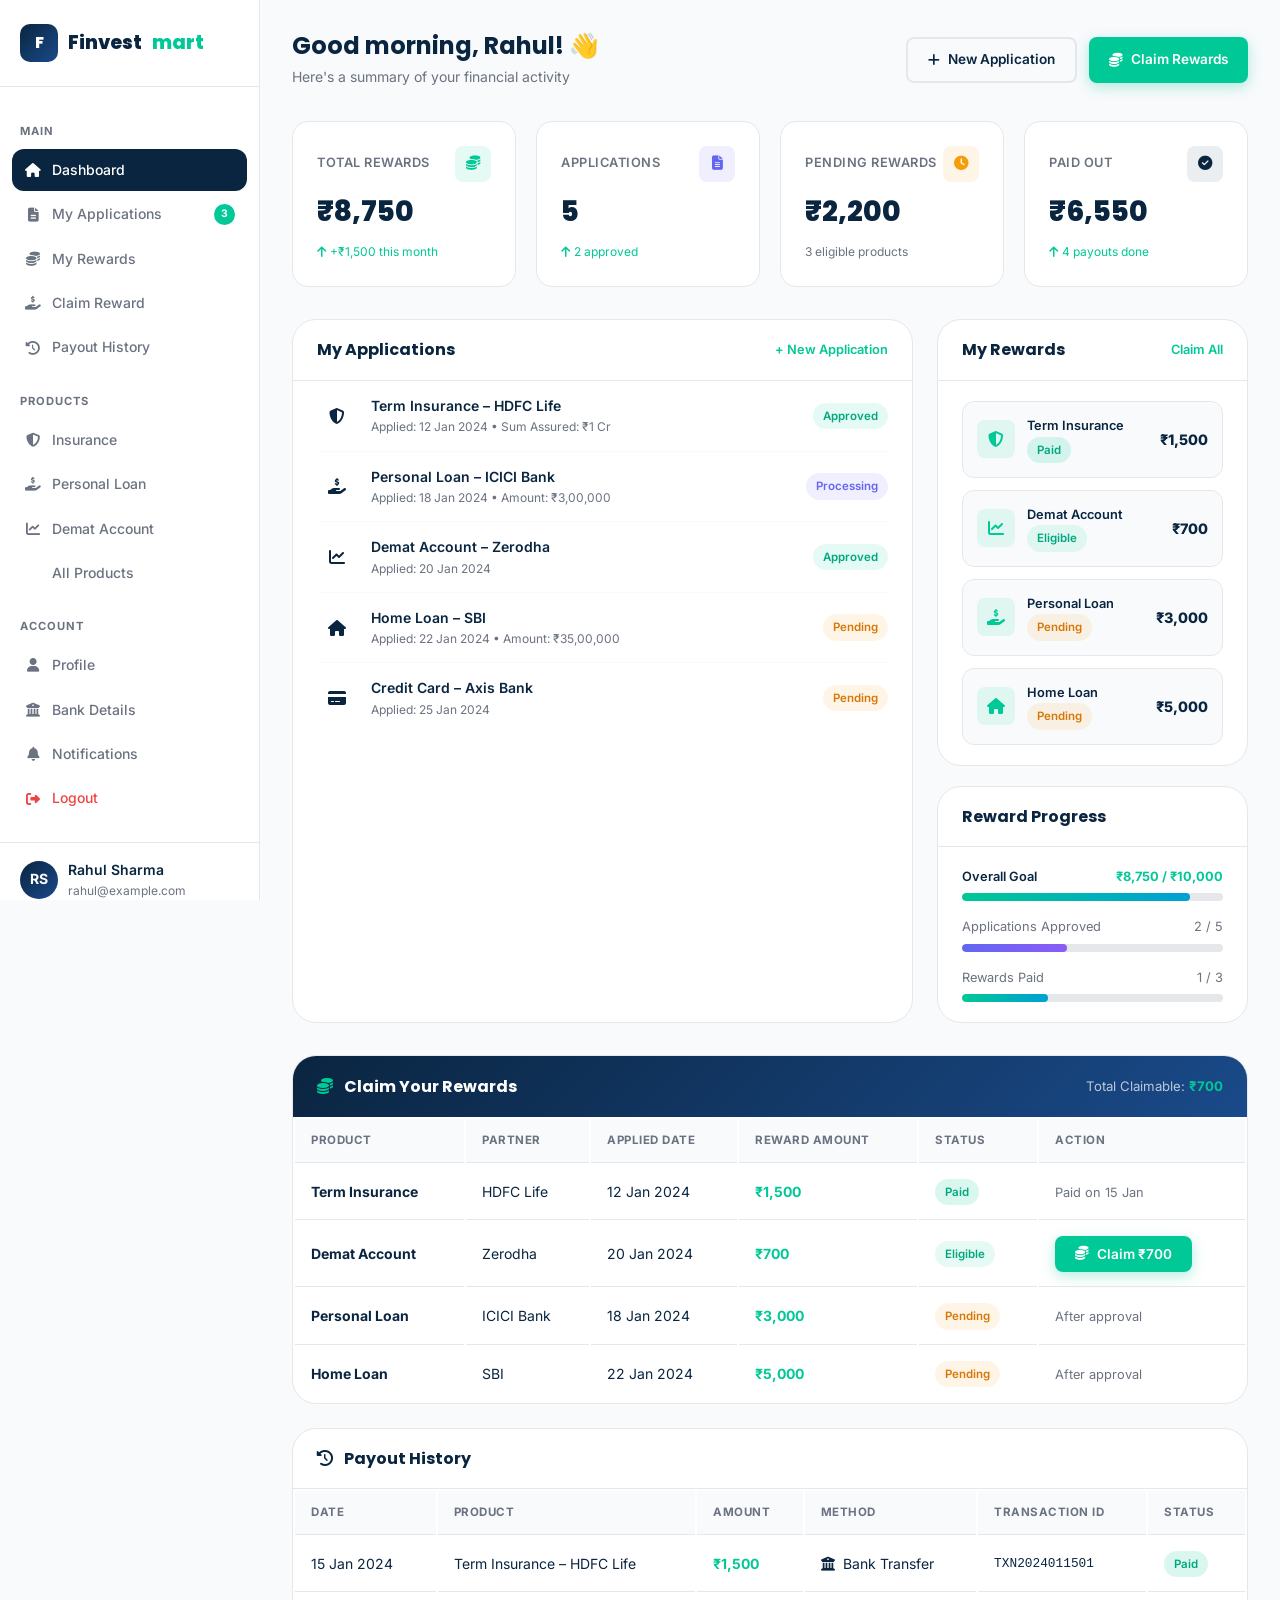
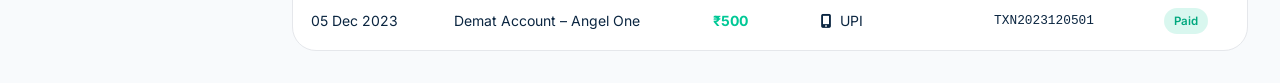
==== dashboard.html @ ec71b77e "Build complete FinvestMart fintech website with reward system - Homepage with hero, products grid, r" ====
<!DOCTYPE html>
<html lang="en">
<head>
  <meta charset="UTF-8" />
  <meta name="viewport" content="width=device-width, initial-scale=1.0" />
  <title>My Dashboard – Finvestmart</title>
  <link rel="stylesheet" href="assets/css/style.css" />
  <link rel="stylesheet" href="https://cdnjs.cloudflare.com/ajax/libs/font-awesome/6.5.0/css/all.min.css" />
  <link href="https://fonts.googleapis.com/css2?family=Inter:wght@300;400;500;600;700;800&family=Poppins:wght@300;400;500;600;700;800&display=swap" rel="stylesheet" />
  <style>
    body { background: var(--light-bg); }
    .reward-claim-card { background:#fff; border-radius:var(--radius-xl); border:1px solid var(--border-color); overflow:hidden; margin-bottom:24px; }
    .reward-claim-card-header { background:linear-gradient(135deg,var(--primary-color),#1a4a8a); padding:20px 24px; display:flex; align-items:center; justify-content:space-between; }
    .reward-claim-card-header h3 { color:#fff; font-size:1rem; }
    .reward-claim-table { width:100%; }
    .reward-claim-table th { padding:12px 16px; background:var(--light-bg); font-size:0.72rem; font-weight:700; text-transform:uppercase; letter-spacing:0.5px; color:var(--secondary-text); border-bottom:1px solid var(--border-color); text-align:left; }
    .reward-claim-table td { padding:14px 16px; font-size:0.875rem; border-bottom:1px solid var(--border-color); }
    .reward-claim-table tr:last-child td { border-bottom:none; }
    .reward-claim-table tr:hover td { background:var(--light-bg); }
  </style>
</head>
<body class="dashboard-page">

  <!-- ======================================================
       SIDEBAR
  ====================================================== -->
  <aside class="sidebar" id="sidebar">
    <div class="sidebar-logo">
      <div class="nav-logo-icon">F</div>
      Finvest<span style="color:var(--accent-color);">mart</span>
    </div>

    <nav class="sidebar-nav">
      <div class="sidebar-section-title">Main</div>
      <a href="dashboard.html" class="sidebar-link active"><i class="fas fa-home"></i> Dashboard</a>
      <a href="#applications" class="sidebar-link" onclick="showSection('applications')"><i class="fas fa-file-alt"></i> My Applications <span class="sidebar-badge">3</span></a>
      <a href="#rewards" class="sidebar-link" onclick="showSection('rewards')"><i class="fas fa-coins"></i> My Rewards</a>
      <a href="#claim" class="sidebar-link" onclick="showSection('claim')"><i class="fas fa-hand-holding-dollar"></i> Claim Reward</a>
      <a href="#payouts" class="sidebar-link" onclick="showSection('payouts')"><i class="fas fa-history"></i> Payout History</a>

      <div class="sidebar-section-title" style="margin-top:24px;">Products</div>
      <a href="products/insurance.html" class="sidebar-link"><i class="fas fa-shield-halved"></i> Insurance</a>
      <a href="products/personal-loan.html" class="sidebar-link"><i class="fas fa-hand-holding-dollar"></i> Personal Loan</a>
      <a href="products/demat.html" class="sidebar-link"><i class="fas fa-chart-line"></i> Demat Account</a>
      <a href="index.html#products" class="sidebar-link"><i class="fas fa-grid-2"></i> All Products</a>

      <div class="sidebar-section-title" style="margin-top:24px;">Account</div>
      <a href="#profile" class="sidebar-link" onclick="showSection('profile')"><i class="fas fa-user"></i> Profile</a>
      <a href="#bank" class="sidebar-link" onclick="showSection('bank')"><i class="fas fa-university"></i> Bank Details</a>
      <a href="#notifications" class="sidebar-link"><i class="fas fa-bell"></i> Notifications</a>
      <a href="api/auth/logout.php" class="sidebar-link" style="color:#EF4444;"><i class="fas fa-sign-out-alt"></i> Logout</a>
    </nav>

    <div class="sidebar-user">
      <div class="sidebar-user-avatar">RS</div>
      <div class="sidebar-user-info">
        <div class="sidebar-user-name">Rahul Sharma</div>
        <div class="sidebar-user-email">rahul@example.com</div>
      </div>
    </div>
  </aside>

  <!-- ======================================================
       MAIN CONTENT
  ====================================================== -->
  <main class="dashboard-main">

    <!-- Top Bar -->
    <div class="dashboard-topbar">
      <div style="display:flex;align-items:center;gap:16px;">
        <button class="sidebar-toggle btn btn-outline btn-sm" style="display:none;" id="sidebarToggle">
          <i class="fas fa-bars"></i>
        </button>
        <div class="dashboard-greeting">
          <h1>Good morning, Rahul! 👋</h1>
          <p>Here's a summary of your financial activity</p>
        </div>
      </div>
      <div class="dashboard-actions">
        <a href="index.html#products" class="btn btn-outline btn-sm"><i class="fas fa-plus"></i> New Application</a>
        <a href="register.html" class="btn btn-accent btn-sm"><i class="fas fa-coins"></i> Claim Rewards</a>
      </div>
    </div>

    <!-- Stats Grid -->
    <div class="stats-grid" id="section-overview">
      <div class="stat-card">
        <div class="stat-card-header">
          <span class="stat-card-label">Total Rewards</span>
          <div class="stat-card-icon" style="background:rgba(0,200,150,0.1);color:var(--accent-color);"><i class="fas fa-coins"></i></div>
        </div>
        <div class="stat-card-value" data-target="8750" data-prefix="₹">₹0</div>
        <div class="stat-card-change positive"><i class="fas fa-arrow-up"></i> +₹1,500 this month</div>
      </div>

      <div class="stat-card">
        <div class="stat-card-header">
          <span class="stat-card-label">Applications</span>
          <div class="stat-card-icon" style="background:rgba(99,102,241,0.1);color:#6366F1;"><i class="fas fa-file-alt"></i></div>
        </div>
        <div class="stat-card-value" data-target="5">0</div>
        <div class="stat-card-change positive"><i class="fas fa-arrow-up"></i> 2 approved</div>
      </div>

      <div class="stat-card">
        <div class="stat-card-header">
          <span class="stat-card-label">Pending Rewards</span>
          <div class="stat-card-icon" style="background:rgba(245,158,11,0.1);color:#F59E0B;"><i class="fas fa-clock"></i></div>
        </div>
        <div class="stat-card-value" data-target="2200" data-prefix="₹">₹0</div>
        <div class="stat-card-change" style="color:var(--secondary-text);">3 eligible products</div>
      </div>

      <div class="stat-card">
        <div class="stat-card-header">
          <span class="stat-card-label">Paid Out</span>
          <div class="stat-card-icon" style="background:rgba(10,37,64,0.08);color:var(--primary-color);"><i class="fas fa-check-circle"></i></div>
        </div>
        <div class="stat-card-value" data-target="6550" data-prefix="₹">₹0</div>
        <div class="stat-card-change positive"><i class="fas fa-arrow-up"></i> 4 payouts done</div>
      </div>
    </div>

    <!-- Applications & Rewards Row -->
    <div class="dashboard-grid">

      <!-- Recent Applications -->
      <div class="dashboard-card" id="section-applications">
        <div class="card-header">
          <h3>My Applications</h3>
          <a href="index.html#products">+ New Application</a>
        </div>
        <div class="card-body" style="padding:0;">
          <div style="padding:0 24px;">
            <div class="application-row">
              <div class="app-icon blue"><i class="fas fa-shield-halved"></i></div>
              <div class="app-info">
                <div class="app-name">Term Insurance – HDFC Life</div>
                <div class="app-date">Applied: 12 Jan 2024 • Sum Assured: ₹1 Cr</div>
              </div>
              <span class="status-badge approved">Approved</span>
            </div>

            <div class="application-row">
              <div class="app-icon green"><i class="fas fa-hand-holding-dollar"></i></div>
              <div class="app-info">
                <div class="app-name">Personal Loan – ICICI Bank</div>
                <div class="app-date">Applied: 18 Jan 2024 • Amount: ₹3,00,000</div>
              </div>
              <span class="status-badge processing">Processing</span>
            </div>

            <div class="application-row">
              <div class="app-icon teal"><i class="fas fa-chart-line"></i></div>
              <div class="app-info">
                <div class="app-name">Demat Account – Zerodha</div>
                <div class="app-date">Applied: 20 Jan 2024</div>
              </div>
              <span class="status-badge approved">Approved</span>
            </div>

            <div class="application-row">
              <div class="app-icon purple"><i class="fas fa-house"></i></div>
              <div class="app-info">
                <div class="app-name">Home Loan – SBI</div>
                <div class="app-date">Applied: 22 Jan 2024 • Amount: ₹35,00,000</div>
              </div>
              <span class="status-badge pending">Pending</span>
            </div>

            <div class="application-row">
              <div class="app-icon red"><i class="fas fa-credit-card"></i></div>
              <div class="app-info">
                <div class="app-name">Credit Card – Axis Bank</div>
                <div class="app-date">Applied: 25 Jan 2024</div>
              </div>
              <span class="status-badge pending">Pending</span>
            </div>
          </div>
        </div>
      </div>

      <!-- Rewards Panel -->
      <div>
        <div class="dashboard-card" id="section-rewards">
          <div class="card-header">
            <h3>My Rewards</h3>
            <a href="#claim" onclick="showSection('claim')">Claim All</a>
          </div>
          <div class="card-body">
            <div class="reward-dashboard-card">

              <div class="reward-dash-item">
                <div class="reward-dash-icon"><i class="fas fa-shield-halved"></i></div>
                <div class="reward-dash-info">
                  <div class="reward-dash-name">Term Insurance</div>
                  <div class="reward-dash-status"><span class="status-badge paid">Paid</span></div>
                </div>
                <div class="reward-dash-amount">₹1,500</div>
              </div>

              <div class="reward-dash-item">
                <div class="reward-dash-icon"><i class="fas fa-chart-line"></i></div>
                <div class="reward-dash-info">
                  <div class="reward-dash-name">Demat Account</div>
                  <div class="reward-dash-status"><span class="status-badge approved">Eligible</span></div>
                </div>
                <div class="reward-dash-amount">₹700</div>
              </div>

              <div class="reward-dash-item">
                <div class="reward-dash-icon"><i class="fas fa-hand-holding-dollar"></i></div>
                <div class="reward-dash-info">
                  <div class="reward-dash-name">Personal Loan</div>
                  <div class="reward-dash-status"><span class="status-badge pending">Pending</span></div>
                </div>
                <div class="reward-dash-amount">₹3,000</div>
              </div>

              <div class="reward-dash-item">
                <div class="reward-dash-icon"><i class="fas fa-house"></i></div>
                <div class="reward-dash-info">
                  <div class="reward-dash-name">Home Loan</div>
                  <div class="reward-dash-status"><span class="status-badge pending">Pending</span></div>
                </div>
                <div class="reward-dash-amount">₹5,000</div>
              </div>

            </div>
          </div>
        </div>

        <!-- Quick Stats -->
        <div class="dashboard-card" style="margin-top:20px;">
          <div class="card-header"><h3>Reward Progress</h3></div>
          <div class="card-body">
            <div style="margin-bottom:16px;">
              <div style="display:flex;justify-content:space-between;margin-bottom:6px;">
                <span style="font-size:0.8rem;font-weight:600;color:var(--primary-color);">Overall Goal</span>
                <span style="font-size:0.8rem;color:var(--accent-color);font-weight:700;">₹8,750 / ₹10,000</span>
              </div>
              <div class="progress-bar"><div class="progress-fill" style="width:87.5%;"></div></div>
            </div>
            <div style="margin-bottom:16px;">
              <div style="display:flex;justify-content:space-between;margin-bottom:6px;">
                <span style="font-size:0.8rem;color:var(--secondary-text);">Applications Approved</span>
                <span style="font-size:0.8rem;color:var(--secondary-text);">2 / 5</span>
              </div>
              <div class="progress-bar"><div class="progress-fill" style="width:40%;background:linear-gradient(90deg,#6366F1,#8B5CF6);"></div></div>
            </div>
            <div>
              <div style="display:flex;justify-content:space-between;margin-bottom:6px;">
                <span style="font-size:0.8rem;color:var(--secondary-text);">Rewards Paid</span>
                <span style="font-size:0.8rem;color:var(--secondary-text);">1 / 3</span>
              </div>
              <div class="progress-bar"><div class="progress-fill" style="width:33%;"></div></div>
            </div>
          </div>
        </div>
      </div>

    </div>

    <!-- ======================================================
         CLAIM REWARD SECTION
    ====================================================== -->
    <div id="section-claim" class="reward-claim-card">
      <div class="reward-claim-card-header">
        <h3><i class="fas fa-coins" style="margin-right:8px;color:var(--accent-color);"></i> Claim Your Rewards</h3>
        <span style="color:rgba(255,255,255,0.7);font-size:0.825rem;">Total Claimable: <strong style="color:var(--accent-color);">₹700</strong></span>
      </div>
      <div style="overflow-x:auto;">
        <table class="reward-claim-table">
          <thead>
            <tr>
              <th>Product</th>
              <th>Partner</th>
              <th>Applied Date</th>
              <th>Reward Amount</th>
              <th>Status</th>
              <th>Action</th>
            </tr>
          </thead>
          <tbody>
            <tr>
              <td><strong>Term Insurance</strong></td>
              <td>HDFC Life</td>
              <td>12 Jan 2024</td>
              <td style="color:var(--accent-color);font-weight:700;">₹1,500</td>
              <td><span class="status-badge paid">Paid</span></td>
              <td><span style="color:var(--secondary-text);font-size:0.8rem;">Paid on 15 Jan</span></td>
            </tr>
            <tr>
              <td><strong>Demat Account</strong></td>
              <td>Zerodha</td>
              <td>20 Jan 2024</td>
              <td style="color:var(--accent-color);font-weight:700;">₹700</td>
              <td><span class="status-badge approved">Eligible</span></td>
              <td>
                <button class="btn btn-accent btn-sm claim-reward-btn" data-reward-id="2">
                  <i class="fas fa-coins"></i> Claim ₹700
                </button>
              </td>
            </tr>
            <tr>
              <td><strong>Personal Loan</strong></td>
              <td>ICICI Bank</td>
              <td>18 Jan 2024</td>
              <td style="color:var(--accent-color);font-weight:700;">₹3,000</td>
              <td><span class="status-badge pending">Pending</span></td>
              <td><span style="color:var(--secondary-text);font-size:0.8rem;">After approval</span></td>
            </tr>
            <tr>
              <td><strong>Home Loan</strong></td>
              <td>SBI</td>
              <td>22 Jan 2024</td>
              <td style="color:var(--accent-color);font-weight:700;">₹5,000</td>
              <td><span class="status-badge pending">Pending</span></td>
              <td><span style="color:var(--secondary-text);font-size:0.8rem;">After approval</span></td>
            </tr>
          </tbody>
        </table>
      </div>
    </div>

    <!-- ======================================================
         PAYOUT HISTORY
    ====================================================== -->
    <div class="dashboard-card" id="section-payouts">
      <div class="card-header">
        <h3><i class="fas fa-history" style="margin-right:8px;"></i> Payout History</h3>
      </div>
      <div style="overflow-x:auto;">
        <table class="reward-claim-table">
          <thead>
            <tr>
              <th>Date</th>
              <th>Product</th>
              <th>Amount</th>
              <th>Method</th>
              <th>Transaction ID</th>
              <th>Status</th>
            </tr>
          </thead>
          <tbody>
            <tr>
              <td>15 Jan 2024</td>
              <td>Term Insurance – HDFC Life</td>
              <td style="color:var(--accent-color);font-weight:700;">₹1,500</td>
              <td><i class="fas fa-university" style="margin-right:4px;"></i> Bank Transfer</td>
              <td style="font-family:monospace;font-size:0.8rem;">TXN2024011501</td>
              <td><span class="status-badge paid">Paid</span></td>
            </tr>
            <tr>
              <td>05 Dec 2023</td>
              <td>Demat Account – Angel One</td>
              <td style="color:var(--accent-color);font-weight:700;">₹500</td>
              <td><i class="fas fa-mobile-alt" style="margin-right:4px;"></i> UPI</td>
              <td style="font-family:monospace;font-size:0.8rem;">TXN2023120501</td>
              <td><span class="status-badge paid">Paid</span></td>
            </tr>
          </tbody>
        </table>
      </div>
    </div>

    <!-- ======================================================
         PROFILE SECTION
    ====================================================== -->
    <div class="dashboard-card" id="section-profile" style="display:none;">
      <div class="card-header"><h3>My Profile</h3></div>
      <div class="card-body">
        <form style="max-width:600px;">
          <div class="form-row">
            <div class="form-group">
              <label class="form-label">First Name</label>
              <input type="text" class="form-input" value="Rahul" />
            </div>
            <div class="form-group">
              <label class="form-label">Last Name</label>
              <input type="text" class="form-input" value="Sharma" />
            </div>
          </div>
          <div class="form-group">
            <label class="form-label">Email</label>
            <input type="email" class="form-input" value="rahul@example.com" />
          </div>
          <div class="form-group">
            <label class="form-label">Mobile</label>
            <input type="tel" class="form-input" value="9876543210" />
          </div>
          <div class="form-group">
            <label class="form-label">PAN Number</label>
            <input type="text" class="form-input" placeholder="ABCDE1234F" />
          </div>
          <div class="form-group">
            <label class="form-label">City</label>
            <input type="text" class="form-input" value="Bangalore" />
          </div>
          <button type="submit" class="btn btn-primary">Save Changes</button>
        </form>
      </div>
    </div>

    <!-- Bank Details Section -->
    <div class="dashboard-card" id="section-bank" style="display:none;">
      <div class="card-header"><h3>Bank & UPI Details</h3></div>
      <div class="card-body">
        <form style="max-width:600px;">
          <div class="form-group">
            <label class="form-label">Account Holder Name</label>
            <input type="text" class="form-input" placeholder="As per bank records" />
          </div>
          <div class="form-group">
            <label class="form-label">Bank Name</label>
            <select class="form-input form-select">
              <option>Select Bank</option>
              <option>HDFC Bank</option><option>ICICI Bank</option><option>SBI</option>
              <option>Axis Bank</option><option>Kotak Mahindra</option><option>Other</option>
            </select>
          </div>
          <div class="form-group">
            <label class="form-label">Account Number</label>
            <input type="text" class="form-input" placeholder="Account number" />
          </div>
          <div class="form-group">
            <label class="form-label">IFSC Code</label>
            <input type="text" class="form-input" placeholder="e.g. HDFC0001234" />
          </div>
          <div class="form-divider"><span>or add UPI</span></div>
          <div class="form-group">
            <label class="form-label">UPI ID</label>
            <input type="text" class="form-input" placeholder="yourname@upi" />
          </div>
          <button type="submit" class="btn btn-primary">Save Bank Details</button>
        </form>
      </div>
    </div>

  </main>

  <script src="assets/js/main.js"></script>
  <script>
    // Show/hide sections
    function showSection(name) {
      const sections = ['overview', 'applications', 'rewards', 'claim', 'payouts', 'profile', 'bank'];
      sections.forEach(s => {
        const el = document.getElementById('section-' + s);
        if (el) el.style.display = s === name ? '' : (s === 'overview' ? (name === 'overview' ? '' : 'none') : 'none');
      });
      // Update active sidebar
      document.querySelectorAll('.sidebar-link').forEach(l => l.classList.remove('active'));
      const activeLink = document.querySelector(`.sidebar-link[onclick*="${name}"]`);
      if (activeLink) activeLink.classList.add('active');
    }

    // Mobile sidebar toggle
    const sidebarToggle = document.getElementById('sidebarToggle');
    const sidebar = document.getElementById('sidebar');
    if (sidebarToggle) {
      sidebarToggle.style.display = 'flex';
      sidebarToggle.addEventListener('click', () => sidebar.classList.toggle('open'));
    }

    // Responsive
    function checkMobile() {
      const toggle = document.getElementById('sidebarToggle');
      if (window.innerWidth <= 768) {
        if (toggle) toggle.style.display = 'flex';
      } else {
        if (toggle) toggle.style.display = 'none';
        if (sidebar) sidebar.classList.remove('open');
      }
    }
    window.addEventListener('resize', checkMobile);
    checkMobile();
  </script>
</body>
</html>
---- assets/css/style.css ----
/* ============================================================
   FINVESTMART - MAIN STYLESHEET
   Professional Fintech Platform
   ============================================================ */

/* Google Fonts */
@import url('https://fonts.googleapis.com/css2?family=Inter:wght@300;400;500;600;700;800&family=Poppins:wght@300;400;500;600;700;800&display=swap');

/* ============================================================
   CSS VARIABLES
   ============================================================ */
:root {
  --primary-bg: #FFFFFF;
  --primary-color: #0A2540;
  --accent-color: #00C896;
  --accent-hover: #00a87e;
  --secondary-text: #6B7280;
  --light-bg: #F8FAFC;
  --border-color: #E5E7EB;
  --shadow-sm: 0 1px 3px rgba(10, 37, 64, 0.08);
  --shadow-md: 0 4px 16px rgba(10, 37, 64, 0.10);
  --shadow-lg: 0 8px 32px rgba(10, 37, 64, 0.14);
  --shadow-xl: 0 16px 48px rgba(10, 37, 64, 0.18);
  --radius-sm: 8px;
  --radius-md: 12px;
  --radius-lg: 16px;
  --radius-xl: 24px;
  --transition: all 0.3s cubic-bezier(0.4, 0, 0.2, 1);
  --font-main: 'Inter', 'Poppins', -apple-system, sans-serif;
}

/* ============================================================
   RESET & BASE
   ============================================================ */
*, *::before, *::after { box-sizing: border-box; margin: 0; padding: 0; }
html { scroll-behavior: smooth; font-size: 16px; }
body {
  font-family: var(--font-main);
  background: var(--primary-bg);
  color: var(--primary-color);
  line-height: 1.6;
  -webkit-font-smoothing: antialiased;
  overflow-x: hidden;
}
a { text-decoration: none; color: inherit; }
ul { list-style: none; }
img { max-width: 100%; height: auto; display: block; }
button { cursor: pointer; font-family: inherit; border: none; outline: none; }
input, select, textarea { font-family: inherit; outline: none; }

/* ============================================================
   TYPOGRAPHY
   ============================================================ */
h1, h2, h3, h4, h5, h6 { font-family: 'Poppins', sans-serif; font-weight: 700; line-height: 1.2; color: var(--primary-color); }
h1 { font-size: clamp(2rem, 5vw, 3.5rem); }
h2 { font-size: clamp(1.75rem, 4vw, 2.75rem); }
h3 { font-size: clamp(1.25rem, 3vw, 1.75rem); }
h4 { font-size: 1.25rem; }
p { color: var(--secondary-text); font-size: 1rem; line-height: 1.7; }

/* ============================================================
   UTILITIES
   ============================================================ */
.container { max-width: 1200px; margin: 0 auto; padding: 0 24px; }
.section-padding { padding: 96px 0; }
.text-center { text-align: center; }
.text-white { color: #fff !important; }
.fw-700 { font-weight: 700; }
.mt-8 { margin-top: 8px; }
.mt-16 { margin-top: 16px; }
.mt-24 { margin-top: 24px; }
.mt-32 { margin-top: 32px; }
.mt-48 { margin-top: 48px; }
.mb-8 { margin-bottom: 8px; }
.mb-16 { margin-bottom: 16px; }
.mb-24 { margin-bottom: 24px; }
.mb-48 { margin-bottom: 48px; }

.section-tag {
  display: inline-block;
  background: rgba(0, 200, 150, 0.1);
  color: var(--accent-color);
  font-size: 0.8rem;
  font-weight: 600;
  letter-spacing: 1.5px;
  text-transform: uppercase;
  padding: 6px 16px;
  border-radius: 100px;
  margin-bottom: 16px;
}

.section-title {
  font-size: clamp(1.75rem, 4vw, 2.5rem);
  color: var(--primary-color);
  margin-bottom: 16px;
}

.section-subtitle {
  font-size: 1.05rem;
  color: var(--secondary-text);
  max-width: 560px;
  margin: 0 auto 56px;
}

/* ============================================================
   BUTTONS
   ============================================================ */
.btn {
  display: inline-flex;
  align-items: center;
  gap: 8px;
  padding: 14px 32px;
  font-size: 0.95rem;
  font-weight: 600;
  border-radius: var(--radius-md);
  transition: var(--transition);
  cursor: pointer;
  border: none;
  text-decoration: none;
}

.btn-primary {
  background: var(--primary-color);
  color: #fff;
  box-shadow: 0 4px 14px rgba(10, 37, 64, 0.25);
}
.btn-primary:hover {
  background: #0d3060;
  transform: translateY(-2px);
  box-shadow: 0 8px 24px rgba(10, 37, 64, 0.35);
}

.btn-accent {
  background: var(--accent-color);
  color: #fff;
  box-shadow: 0 4px 14px rgba(0, 200, 150, 0.3);
}
.btn-accent:hover {
  background: var(--accent-hover);
  transform: translateY(-2px);
  box-shadow: 0 8px 24px rgba(0, 200, 150, 0.4);
}

.btn-outline {
  background: transparent;
  color: var(--primary-color);
  border: 2px solid var(--border-color);
}
.btn-outline:hover {
  border-color: var(--primary-color);
  background: var(--light-bg);
  transform: translateY(-2px);
}

.btn-outline-white {
  background: transparent;
  color: #fff;
  border: 2px solid rgba(255,255,255,0.4);
}
.btn-outline-white:hover {
  background: rgba(255,255,255,0.1);
  border-color: #fff;
}

.btn-lg { padding: 18px 40px; font-size: 1.05rem; border-radius: var(--radius-lg); }
.btn-sm { padding: 10px 20px; font-size: 0.85rem; border-radius: var(--radius-sm); }
.btn-full { width: 100%; justify-content: center; }

/* ============================================================
   NAVBAR
   ============================================================ */
.navbar {
  position: fixed;
  top: 0;
  left: 0;
  right: 0;
  z-index: 1000;
  background: rgba(255, 255, 255, 0.95);
  backdrop-filter: blur(16px);
  -webkit-backdrop-filter: blur(16px);
  border-bottom: 1px solid var(--border-color);
  transition: var(--transition);
}

.navbar.scrolled {
  box-shadow: var(--shadow-md);
}

.nav-inner {
  display: flex;
  align-items: center;
  justify-content: space-between;
  height: 72px;
}

.nav-logo {
  display: flex;
  align-items: center;
  gap: 10px;
  font-family: 'Poppins', sans-serif;
  font-weight: 800;
  font-size: 1.4rem;
  color: var(--primary-color);
}

.nav-logo-icon {
  width: 38px;
  height: 38px;
  background: linear-gradient(135deg, var(--primary-color), #1a4a8a);
  border-radius: 10px;
  display: flex;
  align-items: center;
  justify-content: center;
  color: #fff;
  font-size: 1rem;
  font-weight: 800;
}

.nav-logo span { color: var(--accent-color); }

.nav-links {
  display: flex;
  align-items: center;
  gap: 8px;
}

.nav-links a {
  padding: 8px 16px;
  font-size: 0.9rem;
  font-weight: 500;
  color: var(--secondary-text);
  border-radius: var(--radius-sm);
  transition: var(--transition);
  position: relative;
}

.nav-links a:hover, .nav-links a.active {
  color: var(--primary-color);
  background: var(--light-bg);
}

.nav-dropdown {
  position: relative;
}

.nav-dropdown-menu {
  display: none;
  position: absolute;
  top: calc(100% + 8px);
  left: 50%;
  transform: translateX(-50%);
  background: #fff;
  border-radius: var(--radius-lg);
  box-shadow: var(--shadow-xl);
  border: 1px solid var(--border-color);
  padding: 12px;
  min-width: 220px;
  z-index: 100;
}

.nav-dropdown:hover .nav-dropdown-menu { display: block; }

.nav-dropdown-menu a {
  display: flex;
  align-items: center;
  gap: 10px;
  padding: 10px 14px;
  border-radius: var(--radius-sm);
  font-size: 0.875rem;
  color: var(--secondary-text);
  transition: var(--transition);
}

.nav-dropdown-menu a:hover {
  background: var(--light-bg);
  color: var(--primary-color);
}

.nav-dropdown-menu a i { width: 18px; color: var(--accent-color); }

.nav-actions {
  display: flex;
  align-items: center;
  gap: 12px;
}

.nav-actions .btn-login {
  padding: 10px 20px;
  font-size: 0.875rem;
  font-weight: 600;
  color: var(--primary-color);
  border-radius: var(--radius-md);
  transition: var(--transition);
  background: transparent;
}

.nav-actions .btn-login:hover { background: var(--light-bg); }

.hamburger {
  display: none;
  flex-direction: column;
  gap: 5px;
  background: none;
  padding: 6px;
  border-radius: var(--radius-sm);
}

.hamburger span {
  width: 24px;
  height: 2px;
  background: var(--primary-color);
  border-radius: 2px;
  transition: var(--transition);
  display: block;
}

/* ============================================================
   HERO SECTION
   ============================================================ */
.hero {
  padding-top: 144px;
  padding-bottom: 96px;
  background: linear-gradient(160deg, #FFFFFF 0%, #F0F9FF 50%, #E8FFF7 100%);
  position: relative;
  overflow: hidden;
}

.hero::before {
  content: '';
  position: absolute;
  top: -200px;
  right: -200px;
  width: 600px;
  height: 600px;
  background: radial-gradient(circle, rgba(0,200,150,0.06) 0%, transparent 70%);
  border-radius: 50%;
}

.hero::after {
  content: '';
  position: absolute;
  bottom: -100px;
  left: -100px;
  width: 400px;
  height: 400px;
  background: radial-gradient(circle, rgba(10,37,64,0.04) 0%, transparent 70%);
  border-radius: 50%;
}

.hero-inner {
  display: grid;
  grid-template-columns: 1fr 1fr;
  gap: 64px;
  align-items: center;
  position: relative;
  z-index: 1;
}

.hero-badge {
  display: inline-flex;
  align-items: center;
  gap: 8px;
  background: rgba(0, 200, 150, 0.1);
  border: 1px solid rgba(0, 200, 150, 0.2);
  color: #00a87e;
  font-size: 0.825rem;
  font-weight: 600;
  padding: 6px 14px;
  border-radius: 100px;
  margin-bottom: 24px;
}

.hero-badge i { font-size: 0.75rem; }

.hero-title {
  font-size: clamp(2.25rem, 5vw, 3.25rem);
  font-weight: 800;
  line-height: 1.15;
  color: var(--primary-color);
  margin-bottom: 20px;
}

.hero-title .highlight {
  color: var(--accent-color);
  position: relative;
}

.hero-subtitle {
  font-size: 1.1rem;
  color: var(--secondary-text);
  line-height: 1.8;
  margin-bottom: 40px;
  max-width: 480px;
}

.hero-cta {
  display: flex;
  gap: 16px;
  flex-wrap: wrap;
  margin-bottom: 48px;
}

.hero-stats {
  display: flex;
  gap: 32px;
  flex-wrap: wrap;
}

.hero-stat {
  display: flex;
  flex-direction: column;
  gap: 2px;
}

.hero-stat-value {
  font-size: 1.5rem;
  font-weight: 800;
  color: var(--primary-color);
  font-family: 'Poppins', sans-serif;
}

.hero-stat-label {
  font-size: 0.8rem;
  color: var(--secondary-text);
  font-weight: 500;
}

/* Hero Visual */
.hero-visual {
  position: relative;
}

.hero-dashboard {
  background: #fff;
  border-radius: var(--radius-xl);
  padding: 28px;
  box-shadow: var(--shadow-xl);
  border: 1px solid var(--border-color);
  position: relative;
}

.dashboard-header {
  display: flex;
  align-items: center;
  justify-content: space-between;
  margin-bottom: 24px;
}

.dashboard-title {
  font-size: 0.875rem;
  font-weight: 600;
  color: var(--secondary-text);
}

.dashboard-dots { display: flex; gap: 6px; }
.dashboard-dots span {
  width: 10px; height: 10px; border-radius: 50%;
}
.dashboard-dots span:nth-child(1) { background: #FF5F57; }
.dashboard-dots span:nth-child(2) { background: #FEBC2E; }
.dashboard-dots span:nth-child(3) { background: #28C840; }

.dashboard-balance {
  background: linear-gradient(135deg, var(--primary-color), #1a4a8a);
  border-radius: var(--radius-lg);
  padding: 20px;
  color: #fff;
  margin-bottom: 16px;
}

.balance-label { font-size: 0.75rem; opacity: 0.7; margin-bottom: 4px; }
.balance-value { font-size: 1.75rem; font-weight: 800; font-family: 'Poppins', sans-serif; }
.balance-change { font-size: 0.75rem; color: var(--accent-color); margin-top: 4px; }

.dashboard-rewards-mini {
  display: grid;
  grid-template-columns: 1fr 1fr;
  gap: 12px;
  margin-bottom: 16px;
}

.reward-mini-card {
  background: var(--light-bg);
  border-radius: var(--radius-md);
  padding: 14px;
  border: 1px solid var(--border-color);
}

.reward-mini-label { font-size: 0.7rem; color: var(--secondary-text); margin-bottom: 4px; }
.reward-mini-value { font-size: 1rem; font-weight: 700; color: var(--primary-color); }
.reward-mini-badge {
  display: inline-block;
  background: rgba(0,200,150,0.1);
  color: var(--accent-color);
  font-size: 0.65rem;
  font-weight: 600;
  padding: 2px 8px;
  border-radius: 100px;
  margin-top: 4px;
}

.dashboard-activity {
  display: flex;
  flex-direction: column;
  gap: 8px;
}

.activity-item {
  display: flex;
  align-items: center;
  gap: 12px;
  padding: 10px;
  border-radius: var(--radius-sm);
  background: var(--light-bg);
}

.activity-icon {
  width: 32px;
  height: 32px;
  border-radius: var(--radius-sm);
  display: flex;
  align-items: center;
  justify-content: center;
  font-size: 0.75rem;
  flex-shrink: 0;
}

.activity-icon.green { background: rgba(0,200,150,0.15); color: var(--accent-color); }
.activity-icon.blue { background: rgba(10,37,64,0.1); color: var(--primary-color); }
.activity-icon.orange { background: rgba(255,150,0,0.1); color: #ff9600; }

.activity-info { flex: 1; }
.activity-name { font-size: 0.75rem; font-weight: 600; color: var(--primary-color); }
.activity-status { font-size: 0.65rem; color: var(--secondary-text); }
.activity-amount { font-size: 0.8rem; font-weight: 700; color: var(--accent-color); }

/* Floating cards on hero */
.hero-float-card {
  position: absolute;
  background: #fff;
  border-radius: var(--radius-lg);
  padding: 14px 18px;
  box-shadow: var(--shadow-lg);
  border: 1px solid var(--border-color);
  display: flex;
  align-items: center;
  gap: 10px;
}

.hero-float-card.card-1 { top: -20px; left: -40px; }
.hero-float-card.card-2 { bottom: 20px; right: -40px; }

.float-card-icon {
  width: 36px;
  height: 36px;
  border-radius: 10px;
  display: flex;
  align-items: center;
  justify-content: center;
  font-size: 1rem;
}

.float-card-icon.green { background: rgba(0,200,150,0.1); color: var(--accent-color); }
.float-card-icon.blue { background: rgba(10,37,64,0.1); color: var(--primary-color); }

.float-card-text { display: flex; flex-direction: column; }
.float-card-value { font-size: 0.875rem; font-weight: 700; color: var(--primary-color); }
.float-card-label { font-size: 0.7rem; color: var(--secondary-text); }

/* ============================================================
   TRUST SECTION
   ============================================================ */
.trust-section {
  padding: 48px 0;
  background: var(--light-bg);
  border-top: 1px solid var(--border-color);
  border-bottom: 1px solid var(--border-color);
}

.trust-text {
  text-align: center;
  font-size: 0.85rem;
  color: var(--secondary-text);
  font-weight: 500;
  letter-spacing: 0.5px;
  margin-bottom: 32px;
  text-transform: uppercase;
}

.trust-logos {
  display: flex;
  align-items: center;
  justify-content: center;
  gap: 40px;
  flex-wrap: wrap;
}

.trust-logo {
  display: flex;
  align-items: center;
  gap: 8px;
  font-weight: 700;
  font-size: 0.9rem;
  color: #9CA3AF;
  transition: var(--transition);
  padding: 8px 16px;
  border-radius: var(--radius-sm);
}

.trust-logo:hover { color: var(--primary-color); }

.trust-logo i { font-size: 1.1rem; }

/* ============================================================
   PRODUCTS SECTION
   ============================================================ */
.products-grid {
  display: grid;
  grid-template-columns: repeat(auto-fit, minmax(280px, 1fr));
  gap: 24px;
  margin-top: 16px;
}

.product-card {
  background: #fff;
  border-radius: var(--radius-xl);
  padding: 28px;
  border: 1px solid var(--border-color);
  transition: var(--transition);
  cursor: pointer;
  position: relative;
  overflow: hidden;
}

.product-card::before {
  content: '';
  position: absolute;
  top: 0; left: 0; right: 0;
  height: 3px;
  background: linear-gradient(90deg, var(--accent-color), #00a0d4);
  transform: scaleX(0);
  transform-origin: left;
  transition: var(--transition);
}

.product-card:hover {
  transform: translateY(-4px);
  box-shadow: var(--shadow-xl);
  border-color: transparent;
}

.product-card:hover::before { transform: scaleX(1); }

.product-icon {
  width: 56px;
  height: 56px;
  border-radius: var(--radius-lg);
  display: flex;
  align-items: center;
  justify-content: center;
  font-size: 1.4rem;
  margin-bottom: 20px;
}

.product-icon.blue { background: rgba(10,37,64,0.08); color: var(--primary-color); }
.product-icon.green { background: rgba(0,200,150,0.1); color: var(--accent-color); }
.product-icon.purple { background: rgba(139,92,246,0.1); color: #8B5CF6; }
.product-icon.orange { background: rgba(245,158,11,0.1); color: #F59E0B; }
.product-icon.red { background: rgba(239,68,68,0.1); color: #EF4444; }
.product-icon.teal { background: rgba(20,184,166,0.1); color: #14B8A6; }
.product-icon.indigo { background: rgba(99,102,241,0.1); color: #6366F1; }

.product-title {
  font-size: 1.1rem;
  font-weight: 700;
  margin-bottom: 8px;
  color: var(--primary-color);
}

.product-desc {
  font-size: 0.875rem;
  color: var(--secondary-text);
  line-height: 1.6;
  margin-bottom: 16px;
}

.product-reward {
  display: inline-flex;
  align-items: center;
  gap: 6px;
  background: rgba(0,200,150,0.1);
  color: #00a87e;
  font-size: 0.8rem;
  font-weight: 700;
  padding: 6px 14px;
  border-radius: 100px;
  margin-bottom: 20px;
}

.product-reward i { font-size: 0.7rem; }

.product-link {
  display: flex;
  align-items: center;
  gap: 6px;
  font-size: 0.875rem;
  font-weight: 600;
  color: var(--primary-color);
  transition: var(--transition);
}

.product-link:hover { gap: 10px; color: var(--accent-color); }
.product-link i { font-size: 0.75rem; }

/* ============================================================
   REWARDS SECTION
   ============================================================ */
.rewards-section {
  background: linear-gradient(135deg, var(--primary-color) 0%, #1a4a8a 100%);
  position: relative;
  overflow: hidden;
}

.rewards-section::before {
  content: '';
  position: absolute;
  top: -100px; right: -100px;
  width: 400px; height: 400px;
  background: rgba(0,200,150,0.08);
  border-radius: 50%;
}

.rewards-section::after {
  content: '';
  position: absolute;
  bottom: -80px; left: -80px;
  width: 300px; height: 300px;
  background: rgba(255,255,255,0.03);
  border-radius: 50%;
}

.rewards-inner {
  display: grid;
  grid-template-columns: 1fr 1fr;
  gap: 64px;
  align-items: center;
  position: relative;
  z-index: 1;
}

.rewards-content .section-tag { background: rgba(0,200,150,0.2); color: #00ffbb; }
.rewards-content .section-title { color: #fff; }
.rewards-content p { color: rgba(255,255,255,0.7); }

.rewards-list { margin: 32px 0; display: flex; flex-direction: column; gap: 16px; }

.reward-item {
  display: flex;
  align-items: center;
  gap: 16px;
  background: rgba(255,255,255,0.07);
  border: 1px solid rgba(255,255,255,0.1);
  backdrop-filter: blur(10px);
  border-radius: var(--radius-lg);
  padding: 18px 22px;
  transition: var(--transition);
}

.reward-item:hover {
  background: rgba(255,255,255,0.12);
  transform: translateX(4px);
}

.reward-item-icon {
  width: 46px; height: 46px;
  background: rgba(0,200,150,0.2);
  border-radius: var(--radius-md);
  display: flex;
  align-items: center;
  justify-content: center;
  color: var(--accent-color);
  font-size: 1.1rem;
  flex-shrink: 0;
}

.reward-item-info { flex: 1; }
.reward-item-product { font-size: 0.875rem; font-weight: 600; color: #fff; }
.reward-item-desc { font-size: 0.775rem; color: rgba(255,255,255,0.6); }
.reward-item-amount { font-size: 1.1rem; font-weight: 800; color: var(--accent-color); white-space: nowrap; font-family: 'Poppins', sans-serif; }

.rewards-visual {
  display: grid;
  grid-template-columns: 1fr 1fr;
  gap: 16px;
}

.reward-big-card {
  grid-column: span 2;
  background: rgba(255,255,255,0.07);
  border: 1px solid rgba(255,255,255,0.12);
  border-radius: var(--radius-xl);
  padding: 28px;
  backdrop-filter: blur(10px);
  text-align: center;
}

.reward-big-label { font-size: 0.8rem; color: rgba(255,255,255,0.6); margin-bottom: 8px; }
.reward-big-amount { font-size: 2.5rem; font-weight: 800; color: var(--accent-color); font-family: 'Poppins', sans-serif; }
.reward-big-sub { font-size: 0.75rem; color: rgba(255,255,255,0.5); margin-top: 4px; }

.reward-small-card {
  background: rgba(255,255,255,0.07);
  border: 1px solid rgba(255,255,255,0.1);
  border-radius: var(--radius-lg);
  padding: 20px;
  backdrop-filter: blur(10px);
  text-align: center;
}

.reward-small-label { font-size: 0.7rem; color: rgba(255,255,255,0.6); margin-bottom: 6px; }
.reward-small-amount { font-size: 1.4rem; font-weight: 800; color: #fff; font-family: 'Poppins', sans-serif; }
.reward-small-type { font-size: 0.7rem; color: var(--accent-color); margin-top: 4px; font-weight: 600; }

/* ============================================================
   HOW IT WORKS
   ============================================================ */
.steps-grid {
  display: grid;
  grid-template-columns: repeat(3, 1fr);
  gap: 32px;
  position: relative;
  margin-top: 16px;
}

.steps-grid::before {
  content: '';
  position: absolute;
  top: 36px;
  left: calc(33.33% - 24px);
  right: calc(33.33% - 24px);
  height: 2px;
  background: linear-gradient(90deg, var(--accent-color), var(--primary-color));
  z-index: 0;
}

.step-card {
  text-align: center;
  position: relative;
  z-index: 1;
}

.step-number {
  width: 72px; height: 72px;
  background: linear-gradient(135deg, var(--primary-color), #1a4a8a);
  border-radius: 50%;
  display: flex;
  align-items: center;
  justify-content: center;
  font-size: 1.4rem;
  font-weight: 800;
  color: #fff;
  margin: 0 auto 24px;
  font-family: 'Poppins', sans-serif;
  box-shadow: 0 8px 24px rgba(10,37,64,0.2);
  position: relative;
}

.step-number::after {
  content: '';
  position: absolute;
  inset: -4px;
  border-radius: 50%;
  border: 2px dashed rgba(0,200,150,0.3);
}

.step-icon {
  font-size: 1.5rem;
  margin-bottom: 16px;
  color: var(--accent-color);
}

.step-title { font-size: 1.1rem; font-weight: 700; margin-bottom: 8px; }
.step-desc { font-size: 0.875rem; color: var(--secondary-text); line-height: 1.6; }

/* ============================================================
   TESTIMONIALS
   ============================================================ */
.testimonials-grid {
  display: grid;
  grid-template-columns: repeat(auto-fit, minmax(300px, 1fr));
  gap: 24px;
  margin-top: 16px;
}

.testimonial-card {
  background: #fff;
  border-radius: var(--radius-xl);
  padding: 28px;
  border: 1px solid var(--border-color);
  transition: var(--transition);
  box-shadow: var(--shadow-sm);
}

.testimonial-card:hover {
  transform: translateY(-4px);
  box-shadow: var(--shadow-lg);
}

.testimonial-stars {
  display: flex;
  gap: 4px;
  margin-bottom: 16px;
}

.testimonial-stars i { color: #F59E0B; font-size: 0.875rem; }

.testimonial-text {
  font-size: 0.9rem;
  color: var(--secondary-text);
  line-height: 1.7;
  margin-bottom: 20px;
  font-style: italic;
}

.testimonial-author {
  display: flex;
  align-items: center;
  gap: 12px;
}

.author-avatar {
  width: 44px; height: 44px;
  border-radius: 50%;
  display: flex;
  align-items: center;
  justify-content: center;
  font-size: 1rem;
  font-weight: 700;
  color: #fff;
  flex-shrink: 0;
}

.avatar-blue { background: linear-gradient(135deg, var(--primary-color), #1a4a8a); }
.avatar-green { background: linear-gradient(135deg, var(--accent-color), #00a87e); }
.avatar-purple { background: linear-gradient(135deg, #8B5CF6, #6D28D9); }
.avatar-orange { background: linear-gradient(135deg, #F59E0B, #D97706); }

.author-info {}
.author-name { font-size: 0.9rem; font-weight: 700; color: var(--primary-color); }
.author-role { font-size: 0.775rem; color: var(--secondary-text); }

.testimonial-reward {
  display: inline-flex;
  align-items: center;
  gap: 6px;
  background: rgba(0,200,150,0.1);
  color: var(--accent-color);
  font-size: 0.75rem;
  font-weight: 600;
  padding: 4px 10px;
  border-radius: 100px;
  margin-top: 12px;
}

/* ============================================================
   CTA SECTION
   ============================================================ */
.cta-section {
  background: linear-gradient(135deg, #0A2540 0%, #1a4a8a 50%, #0d3060 100%);
  text-align: center;
  position: relative;
  overflow: hidden;
}

.cta-section::before {
  content: '';
  position: absolute;
  top: 50%; left: 50%;
  transform: translate(-50%, -50%);
  width: 600px; height: 600px;
  background: radial-gradient(circle, rgba(0,200,150,0.08) 0%, transparent 70%);
}

.cta-section h2 { color: #fff; }
.cta-section p { color: rgba(255,255,255,0.7); }
.cta-section .section-tag { background: rgba(0,200,150,0.2); color: #00ffbb; }
.cta-buttons { display: flex; gap: 16px; justify-content: center; flex-wrap: wrap; margin-top: 32px; }

.cta-trust {
  display: flex;
  align-items: center;
  justify-content: center;
  gap: 24px;
  margin-top: 40px;
  flex-wrap: wrap;
}

.cta-trust-item {
  display: flex;
  align-items: center;
  gap: 8px;
  color: rgba(255,255,255,0.6);
  font-size: 0.825rem;
}

.cta-trust-item i { color: var(--accent-color); }

/* ============================================================
   FOOTER
   ============================================================ */
.footer {
  background: var(--primary-color);
  padding: 64px 0 32px;
}

.footer-grid {
  display: grid;
  grid-template-columns: 2fr 1fr 1fr 1fr;
  gap: 48px;
  margin-bottom: 48px;
}

.footer-brand .nav-logo { color: #fff; margin-bottom: 16px; }
.footer-brand .nav-logo span { color: var(--accent-color); }
.footer-brand p { font-size: 0.875rem; color: rgba(255,255,255,0.5); line-height: 1.7; margin-bottom: 24px; }

.footer-socials {
  display: flex;
  gap: 10px;
}

.footer-social-link {
  width: 36px; height: 36px;
  background: rgba(255,255,255,0.08);
  border-radius: var(--radius-sm);
  display: flex;
  align-items: center;
  justify-content: center;
  color: rgba(255,255,255,0.6);
  font-size: 0.875rem;
  transition: var(--transition);
}

.footer-social-link:hover {
  background: var(--accent-color);
  color: #fff;
}

.footer-col-title {
  font-size: 0.875rem;
  font-weight: 700;
  color: #fff;
  margin-bottom: 20px;
  text-transform: uppercase;
  letter-spacing: 1px;
}

.footer-links { display: flex; flex-direction: column; gap: 10px; }
.footer-links a {
  font-size: 0.875rem;
  color: rgba(255,255,255,0.5);
  transition: var(--transition);
}
.footer-links a:hover { color: var(--accent-color); padding-left: 4px; }

.footer-bottom {
  border-top: 1px solid rgba(255,255,255,0.1);
  padding-top: 24px;
  display: flex;
  align-items: center;
  justify-content: space-between;
  flex-wrap: gap;
  gap: 16px;
}

.footer-bottom p { font-size: 0.825rem; color: rgba(255,255,255,0.4); }

.footer-badges { display: flex; gap: 8px; }
.footer-badge {
  display: inline-flex;
  align-items: center;
  gap: 6px;
  background: rgba(255,255,255,0.06);
  border: 1px solid rgba(255,255,255,0.1);
  padding: 6px 12px;
  border-radius: var(--radius-sm);
  font-size: 0.75rem;
  color: rgba(255,255,255,0.5);
}
.footer-badge i { color: var(--accent-color); }

/* ============================================================
   FORM STYLES
   ============================================================ */
.form-group {
  display: flex;
  flex-direction: column;
  gap: 6px;
  margin-bottom: 20px;
}

.form-label {
  font-size: 0.875rem;
  font-weight: 600;
  color: var(--primary-color);
}

.form-input {
  width: 100%;
  padding: 13px 16px;
  font-size: 0.9rem;
  border: 1.5px solid var(--border-color);
  border-radius: var(--radius-md);
  background: var(--light-bg);
  color: var(--primary-color);
  transition: var(--transition);
}

.form-input:focus {
  border-color: var(--primary-color);
  background: #fff;
  box-shadow: 0 0 0 3px rgba(10, 37, 64, 0.06);
}

.form-input::placeholder { color: #9CA3AF; }

.form-select {
  appearance: none;
  background-image: url("data:image/svg+xml,%3Csvg xmlns='http://www.w3.org/2000/svg' width='12' height='12' viewBox='0 0 12 12'%3E%3Cpath fill='%236B7280' d='M6 8L1 3h10z'/%3E%3C/svg%3E");
  background-repeat: no-repeat;
  background-position: right 14px center;
  padding-right: 40px;
}

.form-row {
  display: grid;
  grid-template-columns: 1fr 1fr;
  gap: 16px;
}

/* ============================================================
   AUTH PAGES
   ============================================================ */
.auth-page {
  min-height: 100vh;
  display: flex;
  align-items: center;
  background: linear-gradient(135deg, #F0F9FF 0%, #E8FFF7 100%);
  padding: 48px 0;
}

.auth-container {
  display: grid;
  grid-template-columns: 1fr 1fr;
  gap: 0;
  max-width: 960px;
  margin: 0 auto;
  background: #fff;
  border-radius: var(--radius-xl);
  box-shadow: var(--shadow-xl);
  overflow: hidden;
}

.auth-left {
  background: linear-gradient(135deg, var(--primary-color), #1a4a8a);
  padding: 56px 40px;
  display: flex;
  flex-direction: column;
  justify-content: space-between;
}

.auth-left-title { font-size: 1.75rem; color: #fff; margin-bottom: 12px; }
.auth-left-sub { font-size: 0.9rem; color: rgba(255,255,255,0.65); line-height: 1.7; }

.auth-benefits { margin-top: 40px; display: flex; flex-direction: column; gap: 16px; }
.auth-benefit {
  display: flex;
  align-items: center;
  gap: 12px;
  color: rgba(255,255,255,0.8);
  font-size: 0.875rem;
}
.auth-benefit i { color: var(--accent-color); font-size: 1rem; }

.auth-right { padding: 56px 40px; }
.auth-right-title { font-size: 1.5rem; font-weight: 700; margin-bottom: 4px; }
.auth-right-sub { font-size: 0.875rem; color: var(--secondary-text); margin-bottom: 32px; }

.form-divider {
  text-align: center;
  position: relative;
  margin: 24px 0;
}
.form-divider::before {
  content: '';
  position: absolute;
  top: 50%; left: 0; right: 0;
  height: 1px;
  background: var(--border-color);
}
.form-divider span {
  background: #fff;
  padding: 0 12px;
  font-size: 0.8rem;
  color: var(--secondary-text);
  position: relative;
}

.auth-footer { font-size: 0.875rem; color: var(--secondary-text); text-align: center; margin-top: 24px; }
.auth-footer a { color: var(--primary-color); font-weight: 600; }
.auth-footer a:hover { color: var(--accent-color); }

/* ============================================================
   DASHBOARD
   ============================================================ */
.dashboard-page {
  min-height: 100vh;
  background: var(--light-bg);
  display: flex;
}

.sidebar {
  width: 260px;
  background: #fff;
  border-right: 1px solid var(--border-color);
  position: fixed;
  top: 0;
  left: 0;
  bottom: 0;
  z-index: 200;
  display: flex;
  flex-direction: column;
  overflow-y: auto;
  transition: var(--transition);
}

.sidebar-logo {
  padding: 24px 20px;
  border-bottom: 1px solid var(--border-color);
  display: flex;
  align-items: center;
  gap: 10px;
  font-family: 'Poppins', sans-serif;
  font-weight: 800;
  font-size: 1.2rem;
  color: var(--primary-color);
}

.sidebar-nav {
  padding: 20px 12px;
  flex: 1;
}

.sidebar-section-title {
  font-size: 0.7rem;
  font-weight: 700;
  text-transform: uppercase;
  letter-spacing: 1px;
  color: var(--secondary-text);
  padding: 0 8px;
  margin: 16px 0 8px;
}

.sidebar-link {
  display: flex;
  align-items: center;
  gap: 10px;
  padding: 10px 12px;
  border-radius: var(--radius-md);
  font-size: 0.875rem;
  font-weight: 500;
  color: var(--secondary-text);
  transition: var(--transition);
  margin-bottom: 2px;
  cursor: pointer;
}

.sidebar-link i { width: 18px; text-align: center; }

.sidebar-link:hover, .sidebar-link.active {
  background: rgba(10, 37, 64, 0.06);
  color: var(--primary-color);
}

.sidebar-link.active {
  background: var(--primary-color);
  color: #fff;
}

.sidebar-badge {
  margin-left: auto;
  background: var(--accent-color);
  color: #fff;
  font-size: 0.65rem;
  font-weight: 700;
  padding: 2px 7px;
  border-radius: 100px;
}

.sidebar-user {
  padding: 16px 20px;
  border-top: 1px solid var(--border-color);
  display: flex;
  align-items: center;
  gap: 10px;
}

.sidebar-user-avatar {
  width: 38px; height: 38px;
  background: linear-gradient(135deg, var(--primary-color), #1a4a8a);
  border-radius: 50%;
  display: flex;
  align-items: center;
  justify-content: center;
  color: #fff;
  font-size: 0.875rem;
  font-weight: 700;
}

.sidebar-user-info { flex: 1; overflow: hidden; }
.sidebar-user-name { font-size: 0.875rem; font-weight: 600; color: var(--primary-color); white-space: nowrap; overflow: hidden; text-overflow: ellipsis; }
.sidebar-user-email { font-size: 0.75rem; color: var(--secondary-text); white-space: nowrap; overflow: hidden; text-overflow: ellipsis; }

.dashboard-main {
  margin-left: 260px;
  flex: 1;
  padding: 32px;
  min-height: 100vh;
}

.dashboard-topbar {
  display: flex;
  align-items: center;
  justify-content: space-between;
  margin-bottom: 32px;
}

.dashboard-greeting h1 { font-size: 1.5rem; margin-bottom: 4px; }
.dashboard-greeting p { font-size: 0.875rem; color: var(--secondary-text); }

.dashboard-actions { display: flex; gap: 12px; }

.stats-grid {
  display: grid;
  grid-template-columns: repeat(4, 1fr);
  gap: 20px;
  margin-bottom: 32px;
}

.stat-card {
  background: #fff;
  border-radius: var(--radius-lg);
  padding: 24px;
  border: 1px solid var(--border-color);
  display: flex;
  flex-direction: column;
  gap: 8px;
}

.stat-card-header { display: flex; align-items: center; justify-content: space-between; }
.stat-card-label { font-size: 0.8rem; font-weight: 600; color: var(--secondary-text); text-transform: uppercase; letter-spacing: 0.5px; }

.stat-card-icon {
  width: 36px; height: 36px;
  border-radius: var(--radius-sm);
  display: flex;
  align-items: center;
  justify-content: center;
  font-size: 0.9rem;
}

.stat-card-value { font-size: 1.75rem; font-weight: 800; color: var(--primary-color); font-family: 'Poppins', sans-serif; }
.stat-card-change { font-size: 0.75rem; display: flex; align-items: center; gap: 4px; }
.stat-card-change.positive { color: var(--accent-color); }
.stat-card-change.negative { color: #EF4444; }

.dashboard-grid {
  display: grid;
  grid-template-columns: 2fr 1fr;
  gap: 24px;
  margin-bottom: 32px;
}

.dashboard-card {
  background: #fff;
  border-radius: var(--radius-xl);
  border: 1px solid var(--border-color);
  overflow: hidden;
}

.card-header {
  padding: 20px 24px;
  border-bottom: 1px solid var(--border-color);
  display: flex;
  align-items: center;
  justify-content: space-between;
}

.card-header h3 { font-size: 1rem; font-weight: 700; }
.card-header a { font-size: 0.8rem; color: var(--accent-color); font-weight: 600; }

.card-body { padding: 20px 24px; }

.application-row {
  display: flex;
  align-items: center;
  gap: 14px;
  padding: 14px 0;
  border-bottom: 1px solid var(--light-bg);
}

.application-row:last-child { border-bottom: none; }

.app-icon {
  width: 40px; height: 40px;
  border-radius: var(--radius-md);
  display: flex;
  align-items: center;
  justify-content: center;
  font-size: 1rem;
  flex-shrink: 0;
}

.app-info { flex: 1; }
.app-name { font-size: 0.875rem; font-weight: 600; color: var(--primary-color); }
.app-date { font-size: 0.75rem; color: var(--secondary-text); }

.status-badge {
  display: inline-flex;
  align-items: center;
  gap: 4px;
  padding: 4px 10px;
  border-radius: 100px;
  font-size: 0.72rem;
  font-weight: 600;
}

.status-badge.pending { background: rgba(245,158,11,0.1); color: #D97706; }
.status-badge.approved { background: rgba(0,200,150,0.1); color: #00a87e; }
.status-badge.rejected { background: rgba(239,68,68,0.1); color: #DC2626; }
.status-badge.processing { background: rgba(99,102,241,0.1); color: #6366F1; }
.status-badge.paid { background: rgba(0,200,150,0.15); color: #00a87e; }

.reward-dashboard-card {
  display: flex;
  flex-direction: column;
  gap: 12px;
}

.reward-dash-item {
  display: flex;
  align-items: center;
  gap: 12px;
  padding: 14px;
  border-radius: var(--radius-md);
  background: var(--light-bg);
  border: 1px solid var(--border-color);
}

.reward-dash-icon {
  width: 38px; height: 38px;
  background: rgba(0,200,150,0.1);
  border-radius: var(--radius-sm);
  display: flex;
  align-items: center;
  justify-content: center;
  color: var(--accent-color);
  flex-shrink: 0;
}

.reward-dash-info { flex: 1; }
.reward-dash-name { font-size: 0.8rem; font-weight: 600; color: var(--primary-color); }
.reward-dash-status { font-size: 0.7rem; color: var(--secondary-text); }
.reward-dash-amount { font-size: 0.9rem; font-weight: 800; color: var(--primary-color); }

/* ============================================================
   PRODUCT DETAIL PAGE
   ============================================================ */
.product-hero {
  padding-top: 120px;
  padding-bottom: 64px;
  background: linear-gradient(135deg, #F0F9FF 0%, #FFFFFF 100%);
}

.product-hero-inner {
  display: grid;
  grid-template-columns: 1fr 380px;
  gap: 48px;
  align-items: start;
}

.product-breadcrumb {
  display: flex;
  align-items: center;
  gap: 8px;
  font-size: 0.825rem;
  color: var(--secondary-text);
  margin-bottom: 20px;
}

.product-breadcrumb a { color: var(--accent-color); }
.product-breadcrumb i { font-size: 0.6rem; }

.product-hero-badge {
  display: inline-flex;
  align-items: center;
  gap: 6px;
  background: rgba(0,200,150,0.1);
  color: #00a87e;
  font-size: 0.8rem;
  font-weight: 600;
  padding: 6px 14px;
  border-radius: 100px;
  margin-bottom: 16px;
}

.product-hero h1 { font-size: clamp(1.75rem, 4vw, 2.5rem); margin-bottom: 12px; }
.product-hero-desc { font-size: 1rem; color: var(--secondary-text); margin-bottom: 28px; line-height: 1.7; }

.product-meta-grid {
  display: grid;
  grid-template-columns: repeat(3, 1fr);
  gap: 16px;
  margin-bottom: 28px;
}

.product-meta-item {
  background: #fff;
  border-radius: var(--radius-md);
  padding: 16px;
  border: 1px solid var(--border-color);
  text-align: center;
}

.meta-label { font-size: 0.7rem; color: var(--secondary-text); text-transform: uppercase; letter-spacing: 0.5px; margin-bottom: 4px; }
.meta-value { font-size: 1rem; font-weight: 700; color: var(--primary-color); }

.apply-card {
  background: #fff;
  border-radius: var(--radius-xl);
  border: 1px solid var(--border-color);
  box-shadow: var(--shadow-lg);
  overflow: hidden;
  position: sticky;
  top: 90px;
}

.apply-card-header {
  background: linear-gradient(135deg, var(--primary-color), #1a4a8a);
  padding: 24px;
  text-align: center;
}

.apply-card-reward { font-size: 0.8rem; color: rgba(255,255,255,0.7); margin-bottom: 4px; }
.apply-card-amount { font-size: 2rem; font-weight: 800; color: var(--accent-color); font-family: 'Poppins', sans-serif; }
.apply-card-type { font-size: 0.75rem; color: rgba(255,255,255,0.6); }

.apply-card-body { padding: 24px; }

.apply-card-features { display: flex; flex-direction: column; gap: 12px; margin: 20px 0; }
.apply-card-feature {
  display: flex;
  align-items: center;
  gap: 10px;
  font-size: 0.85rem;
  color: var(--secondary-text);
}
.apply-card-feature i { color: var(--accent-color); font-size: 0.8rem; }

.product-tabs {
  display: flex;
  gap: 0;
  border-bottom: 2px solid var(--border-color);
  margin-bottom: 32px;
}

.product-tab {
  padding: 14px 24px;
  font-size: 0.9rem;
  font-weight: 600;
  color: var(--secondary-text);
  border: none;
  background: none;
  cursor: pointer;
  transition: var(--transition);
  border-bottom: 2px solid transparent;
  margin-bottom: -2px;
}

.product-tab.active, .product-tab:hover { color: var(--primary-color); border-bottom-color: var(--primary-color); }

.tab-panel { display: none; }
.tab-panel.active { display: block; }

.features-grid {
  display: grid;
  grid-template-columns: repeat(2, 1fr);
  gap: 16px;
  margin-bottom: 24px;
}

.feature-item {
  display: flex;
  align-items: start;
  gap: 12px;
  padding: 16px;
  background: var(--light-bg);
  border-radius: var(--radius-md);
  border: 1px solid var(--border-color);
}

.feature-item-icon {
  width: 34px; height: 34px;
  background: rgba(0,200,150,0.1);
  border-radius: var(--radius-sm);
  display: flex;
  align-items: center;
  justify-content: center;
  color: var(--accent-color);
  font-size: 0.875rem;
  flex-shrink: 0;
}

.feature-item-text {}
.feature-item-title { font-size: 0.875rem; font-weight: 700; color: var(--primary-color); margin-bottom: 2px; }
.feature-item-desc { font-size: 0.775rem; color: var(--secondary-text); }

.eligibility-list { display: flex; flex-direction: column; gap: 12px; }
.eligibility-item {
  display: flex;
  align-items: center;
  gap: 12px;
  padding: 12px 16px;
  background: var(--light-bg);
  border-radius: var(--radius-md);
  font-size: 0.875rem;
  color: var(--secondary-text);
}
.eligibility-item i { color: var(--accent-color); }

/* ============================================================
   ADMIN PANEL
   ============================================================ */
.admin-sidebar {
  width: 260px;
  background: var(--primary-color);
  position: fixed;
  top: 0; left: 0; bottom: 0;
  z-index: 200;
  display: flex;
  flex-direction: column;
  overflow-y: auto;
}

.admin-sidebar-logo {
  padding: 24px 20px;
  border-bottom: 1px solid rgba(255,255,255,0.1);
  font-family: 'Poppins', sans-serif;
  font-weight: 800;
  font-size: 1.2rem;
  color: #fff;
  display: flex;
  align-items: center;
  gap: 10px;
}

.admin-sidebar-nav { padding: 20px 12px; flex: 1; }

.admin-nav-section {
  font-size: 0.65rem;
  font-weight: 700;
  text-transform: uppercase;
  letter-spacing: 1.5px;
  color: rgba(255,255,255,0.3);
  padding: 0 8px;
  margin: 16px 0 8px;
}

.admin-nav-link {
  display: flex;
  align-items: center;
  gap: 10px;
  padding: 10px 12px;
  border-radius: var(--radius-md);
  font-size: 0.875rem;
  font-weight: 500;
  color: rgba(255,255,255,0.6);
  transition: var(--transition);
  margin-bottom: 2px;
  cursor: pointer;
  text-decoration: none;
}

.admin-nav-link i { width: 18px; text-align: center; }
.admin-nav-link:hover, .admin-nav-link.active { background: rgba(255,255,255,0.1); color: #fff; }
.admin-nav-link.active { background: var(--accent-color); color: #fff; }

.admin-main {
  margin-left: 260px;
  background: var(--light-bg);
  min-height: 100vh;
}

.admin-topbar {
  background: #fff;
  border-bottom: 1px solid var(--border-color);
  padding: 16px 32px;
  display: flex;
  align-items: center;
  justify-content: space-between;
}

.admin-topbar h1 { font-size: 1.25rem; font-weight: 700; }

.admin-content { padding: 32px; }

.admin-stats {
  display: grid;
  grid-template-columns: repeat(4, 1fr);
  gap: 20px;
  margin-bottom: 28px;
}

.admin-table-card {
  background: #fff;
  border-radius: var(--radius-xl);
  border: 1px solid var(--border-color);
  overflow: hidden;
  margin-bottom: 24px;
}

.admin-table {
  width: 100%;
  border-collapse: collapse;
}

.admin-table thead { background: var(--light-bg); }
.admin-table th {
  padding: 12px 16px;
  text-align: left;
  font-size: 0.75rem;
  font-weight: 700;
  text-transform: uppercase;
  letter-spacing: 0.5px;
  color: var(--secondary-text);
  border-bottom: 1px solid var(--border-color);
}

.admin-table td {
  padding: 14px 16px;
  font-size: 0.875rem;
  color: var(--primary-color);
  border-bottom: 1px solid var(--border-color);
}

.admin-table tr:last-child td { border-bottom: none; }
.admin-table tr:hover td { background: var(--light-bg); }

/* ============================================================
   TOAST / NOTIFICATIONS
   ============================================================ */
.toast-container {
  position: fixed;
  top: 90px;
  right: 24px;
  z-index: 9999;
  display: flex;
  flex-direction: column;
  gap: 10px;
}

.toast {
  background: #fff;
  border-radius: var(--radius-md);
  box-shadow: var(--shadow-xl);
  border: 1px solid var(--border-color);
  padding: 14px 20px;
  display: flex;
  align-items: center;
  gap: 12px;
  min-width: 300px;
  animation: slideIn 0.3s ease;
}

@keyframes slideIn {
  from { transform: translateX(100%); opacity: 0; }
  to { transform: translateX(0); opacity: 1; }
}

.toast-icon { font-size: 1.1rem; }
.toast.success .toast-icon { color: var(--accent-color); }
.toast.error .toast-icon { color: #EF4444; }
.toast.info .toast-icon { color: #6366F1; }

.toast-text { flex: 1; font-size: 0.875rem; font-weight: 500; }

/* ============================================================
   LOADING
   ============================================================ */
.loading-spinner {
  width: 20px; height: 20px;
  border: 2px solid rgba(255,255,255,0.3);
  border-top-color: #fff;
  border-radius: 50%;
  animation: spin 0.8s linear infinite;
  display: inline-block;
}

@keyframes spin { to { transform: rotate(360deg); } }

.skeleton {
  background: linear-gradient(90deg, var(--light-bg) 25%, #e8edf0 50%, var(--light-bg) 75%);
  background-size: 200% 100%;
  animation: shimmer 1.5s infinite;
  border-radius: var(--radius-md);
}

@keyframes shimmer { to { background-position: -200% 0; } }

/* ============================================================
   PROGRESS BAR
   ============================================================ */
.progress-bar {
  width: 100%;
  height: 8px;
  background: var(--border-color);
  border-radius: 100px;
  overflow: hidden;
}

.progress-fill {
  height: 100%;
  background: linear-gradient(90deg, var(--accent-color), #00a0d4);
  border-radius: 100px;
  transition: width 0.5s ease;
}

/* ============================================================
   MOBILE RESPONSIVE
   ============================================================ */
@media (max-width: 1024px) {
  .hero-inner { grid-template-columns: 1fr; gap: 48px; }
  .hero-visual { display: none; }
  .rewards-inner { grid-template-columns: 1fr; }
  .steps-grid { grid-template-columns: 1fr; }
  .steps-grid::before { display: none; }
  .footer-grid { grid-template-columns: 1fr 1fr; }
  .admin-stats { grid-template-columns: repeat(2, 1fr); }
  .stats-grid { grid-template-columns: repeat(2, 1fr); }
  .dashboard-grid { grid-template-columns: 1fr; }
  .product-hero-inner { grid-template-columns: 1fr; }
  .apply-card { position: static; }
}

@media (max-width: 768px) {
  .nav-links { display: none; }
  .hamburger { display: flex; }
  .mobile-menu {
    position: fixed;
    top: 72px; left: 0; right: 0; bottom: 0;
    background: #fff;
    padding: 24px;
    display: flex;
    flex-direction: column;
    gap: 8px;
    z-index: 999;
    overflow-y: auto;
    transform: translateX(-100%);
    transition: var(--transition);
  }
  .mobile-menu.open { transform: translateX(0); }
  .mobile-menu a { padding: 12px 16px; border-radius: var(--radius-md); font-size: 0.95rem; font-weight: 500; color: var(--secondary-text); display: block; }
  .mobile-menu a:hover { background: var(--light-bg); color: var(--primary-color); }
  .auth-container { grid-template-columns: 1fr; }
  .auth-left { display: none; }
  .footer-grid { grid-template-columns: 1fr; gap: 32px; }
  .products-grid { grid-template-columns: 1fr; }
  .testimonials-grid { grid-template-columns: 1fr; }
  .rewards-visual { grid-template-columns: 1fr; }
  .reward-big-card { grid-column: span 1; }
  .dashboard-page { display: block; }
  .sidebar { transform: translateX(-100%); }
  .sidebar.open { transform: translateX(0); }
  .dashboard-main { margin-left: 0; padding: 20px; }
  .admin-main { margin-left: 0; }
  .admin-sidebar { transform: translateX(-100%); }
  .form-row { grid-template-columns: 1fr; }
  .features-grid { grid-template-columns: 1fr; }
  .product-meta-grid { grid-template-columns: 1fr 1fr; }
  .footer-bottom { flex-direction: column; text-align: center; }
  .hero { padding-top: 112px; padding-bottom: 64px; }
  .section-padding { padding: 64px 0; }
}

@media (max-width: 480px) {
  .hero-cta { flex-direction: column; }
  .hero-stats { gap: 20px; }
  .cta-buttons { flex-direction: column; align-items: center; }
  .nav-actions .btn-accent { display: none; }
  .admin-stats { grid-template-columns: 1fr 1fr; }
  .stats-grid { grid-template-columns: 1fr 1fr; }
}
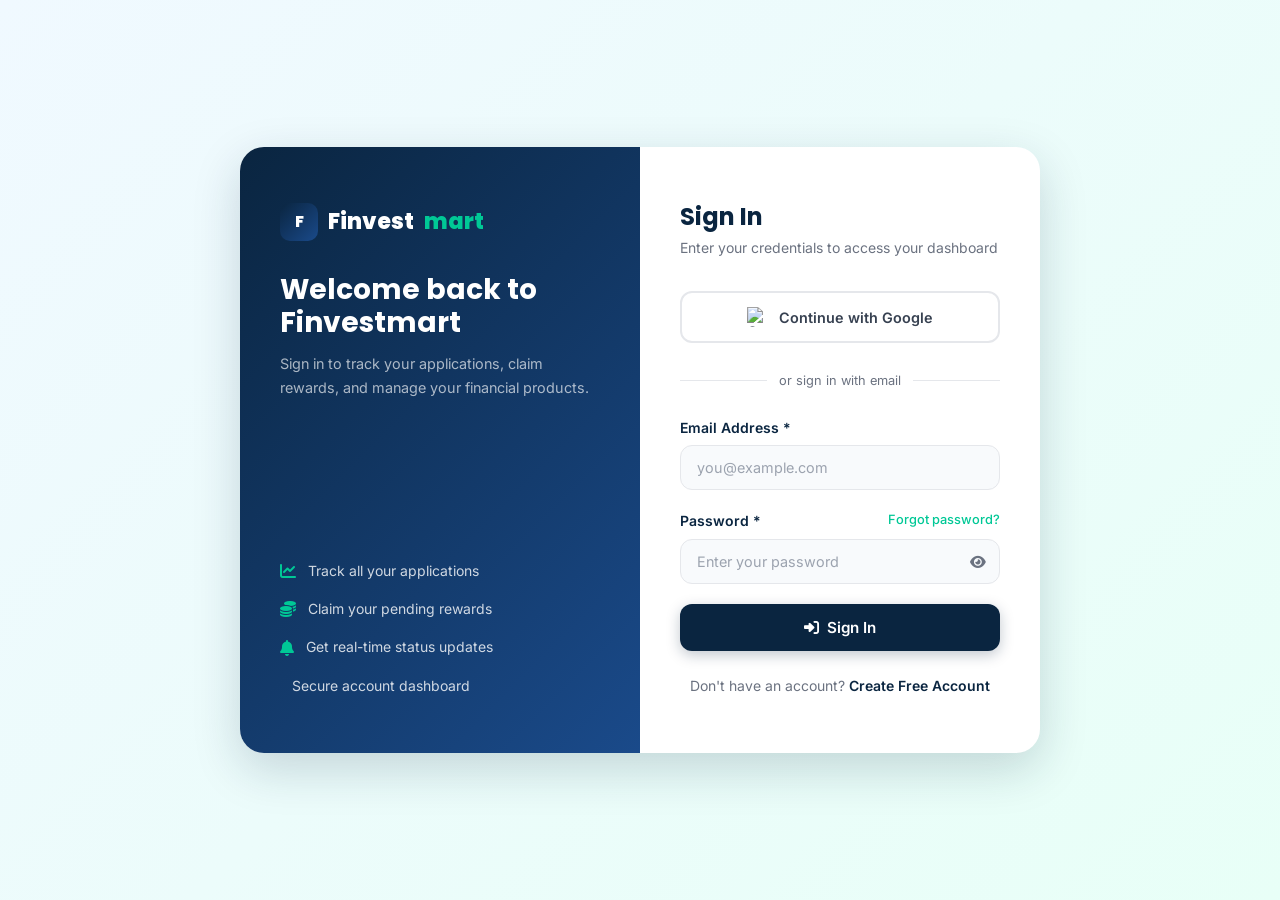
==== commit 1c982ccc: "Fix dashboard stuck invisible when Firebase throws initialization error Added try-catch around Fireb" ====
--- a/dashboard.html
+++ b/dashboard.html
@@ -440,6 +440,41 @@
   </main>
 
   <script src="assets/js/main.js"></script>
+
+  <!-- Firebase Auth Guard: hides page until login is confirmed -->
+  <script type="module">
+    document.body.style.visibility = 'hidden';
+
+    // Fallback: if Firebase fails to respond within 8s, redirect to login
+    const authTimeout = setTimeout(() => {
+      window.location.href = 'login.html';
+    }, 8000);
+
+    try {
+      const { auth } = await import('./assets/js/firebase-config.js');
+      const { onAuthStateChanged } = await import('https://www.gstatic.com/firebasejs/10.12.0/firebase-auth.js');
+
+      onAuthStateChanged(auth, user => {
+        clearTimeout(authTimeout);
+        if (user) {
+          document.body.style.visibility = 'visible';
+          // Update sidebar with real user info
+          const nameEl  = document.querySelector('.sidebar-user-name');
+          const emailEl = document.querySelector('.sidebar-user-email');
+          const greetEl = document.querySelector('.dashboard-greeting h1');
+          if (nameEl)  nameEl.textContent  = user.displayName || user.email.split('@')[0];
+          if (emailEl) emailEl.textContent = user.email;
+          if (greetEl) greetEl.textContent = 'Welcome, ' + (user.displayName || user.email.split('@')[0]) + '! 👋';
+        } else {
+          window.location.href = 'login.html';
+        }
+      });
+    } catch (e) {
+      clearTimeout(authTimeout);
+      window.location.href = 'login.html';
+    }
+  </script>
+
   <script>
     // Show/hide sections
     function showSection(name) {
--- a/assets/css/style.css
+++ b/assets/css/style.css
@@ -167,6 +167,13 @@
 .btn-full { width: 100%; justify-content: center; }
 
 /* ============================================================
+   MOBILE MENU – hidden by default on ALL screen sizes
+   ============================================================ */
+.mobile-menu {
+  display: none;
+}
+
+/* ============================================================
    NAVBAR
    ============================================================ */
 .navbar {
@@ -1856,12 +1863,12 @@
   .nav-links { display: none; }
   .hamburger { display: flex; }
   .mobile-menu {
+    display: flex;
+    flex-direction: column;
     position: fixed;
     top: 72px; left: 0; right: 0; bottom: 0;
     background: #fff;
     padding: 24px;
-    display: flex;
-    flex-direction: column;
     gap: 8px;
     z-index: 999;
     overflow-y: auto;
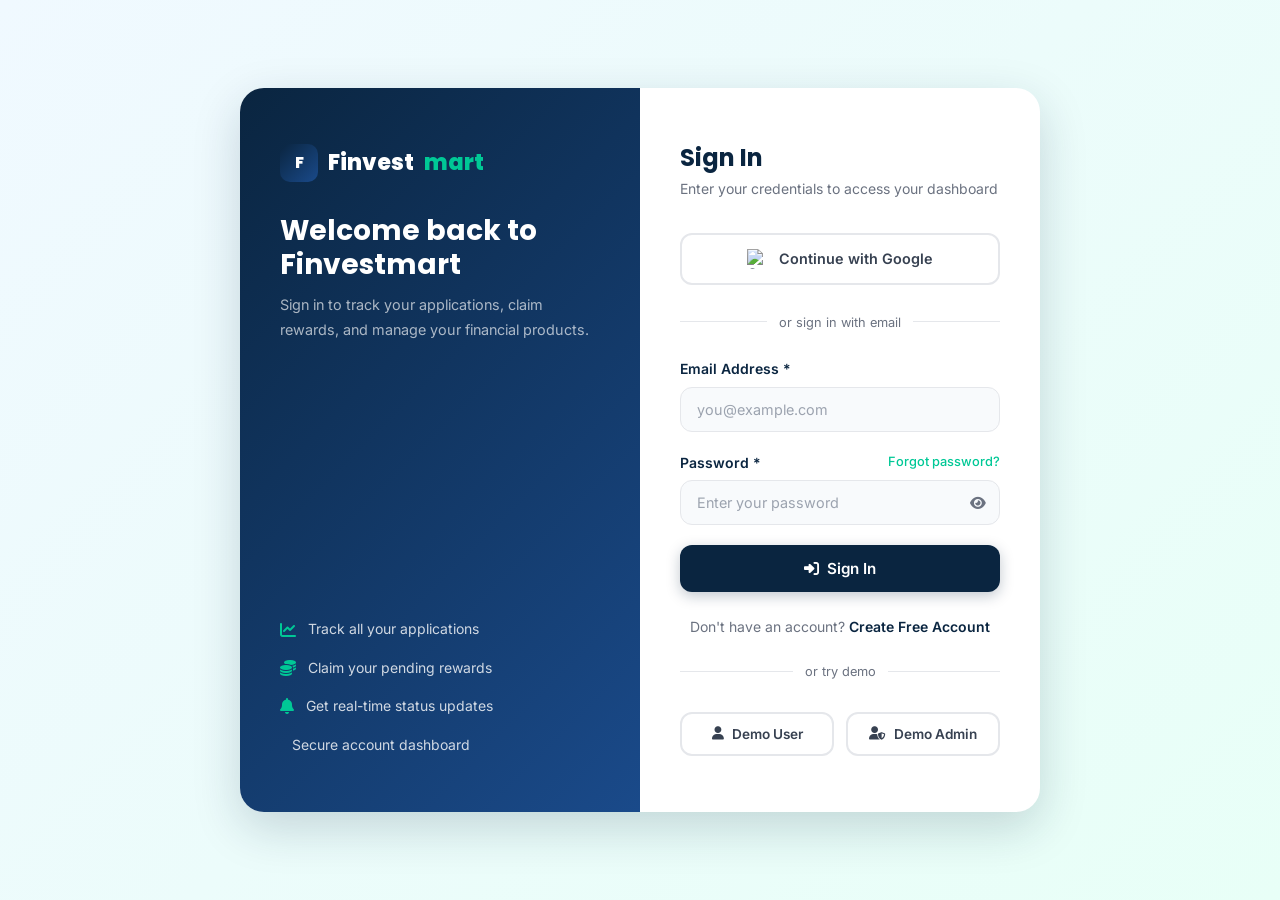
==== commit 99cad5e5: "Fix dashboard flash, add demo mode, load real Firestore data - Add body{visibility:hidden} in CSS to" ====
--- a/dashboard.html
+++ b/dashboard.html
@@ -8,7 +8,7 @@
   <link rel="stylesheet" href="https://cdnjs.cloudflare.com/ajax/libs/font-awesome/6.5.0/css/all.min.css" />
   <link href="https://fonts.googleapis.com/css2?family=Inter:wght@300;400;500;600;700;800&family=Poppins:wght@300;400;500;600;700;800&display=swap" rel="stylesheet" />
   <style>
-    body { background: var(--light-bg); }
+    body { background: var(--light-bg); visibility: hidden; }
     .reward-claim-card { background:#fff; border-radius:var(--radius-xl); border:1px solid var(--border-color); overflow:hidden; margin-bottom:24px; }
     .reward-claim-card-header { background:linear-gradient(135deg,var(--primary-color),#1a4a8a); padding:20px 24px; display:flex; align-items:center; justify-content:space-between; }
     .reward-claim-card-header h3 { color:#fff; font-size:1rem; }
@@ -441,37 +441,123 @@
 
   <script src="assets/js/main.js"></script>
 
-  <!-- Firebase Auth Guard: hides page until login is confirmed -->
+  <!-- Firebase Auth Guard + Demo Mode + Firestore Data Loading -->
   <script type="module">
-    document.body.style.visibility = 'hidden';
-
-    // Fallback: if Firebase fails to respond within 8s, redirect to login
-    const authTimeout = setTimeout(() => {
-      window.location.href = 'login.html';
-    }, 8000);
-
-    try {
-      const { auth } = await import('./assets/js/firebase-config.js');
-      const { onAuthStateChanged } = await import('https://www.gstatic.com/firebasejs/10.12.0/firebase-auth.js');
-
-      onAuthStateChanged(auth, user => {
+    const demoMode = sessionStorage.getItem('finvestDemoMode');
+
+    function getGreeting() {
+      const h = new Date().getHours();
+      return h < 12 ? 'Good morning' : h < 17 ? 'Good afternoon' : 'Good evening';
+    }
+
+    function applyUserInfo(name, email) {
+      const nameEl   = document.querySelector('.sidebar-user-name');
+      const emailEl  = document.querySelector('.sidebar-user-email');
+      const greetEl  = document.querySelector('.dashboard-greeting h1');
+      const avatarEl = document.querySelector('.sidebar-user-avatar');
+      const initials = name.split(' ').filter(Boolean).map(w => w[0]).join('').toUpperCase().slice(0, 2) || name.slice(0, 2).toUpperCase();
+      if (nameEl)   nameEl.textContent  = name;
+      if (emailEl)  emailEl.textContent = email;
+      if (greetEl)  greetEl.textContent = getGreeting() + ', ' + name.split(' ')[0] + '! 👋';
+      if (avatarEl) avatarEl.textContent = initials;
+    }
+
+    function applyStats(total, apps, pending, paid) {
+      const vals = document.querySelectorAll('.stat-card-value');
+      const fmt = n => Number(n).toLocaleString('en-IN');
+      if (vals[0]) { vals[0].dataset.target = total;   vals[0].textContent = '₹' + fmt(total); }
+      if (vals[1]) { vals[1].dataset.target = apps;    vals[1].textContent = apps; }
+      if (vals[2]) { vals[2].dataset.target = pending; vals[2].textContent = '₹' + fmt(pending); }
+      if (vals[3]) { vals[3].dataset.target = paid;    vals[3].textContent = '₹' + fmt(paid); }
+      if (!total && !apps && !pending && !paid) {
+        document.querySelectorAll('.stat-card-change').forEach(el => { el.className = 'stat-card-change'; el.innerHTML = '<i class="fas fa-info-circle"></i> No activity yet'; });
+      }
+    }
+
+    function showNoData() {
+      const empty = (icon, msg) => `<div style="text-align:center;padding:40px 24px;color:var(--secondary-text);">
+        <i class="fas ${icon}" style="font-size:2rem;margin-bottom:12px;display:block;opacity:0.35;"></i>
+        <p style="margin:0;font-size:0.875rem;">${msg}</p></div>`;
+      const appDiv = document.querySelector('#section-applications .card-body > div');
+      if (appDiv) appDiv.innerHTML = empty('fa-file-alt', 'No applications yet. <a href="index.html#products" style="color:var(--accent-color);">Browse products</a> to get started.');
+      const rewardDiv = document.querySelector('#section-rewards .reward-dashboard-card');
+      if (rewardDiv) rewardDiv.innerHTML = empty('fa-coins', 'No rewards yet. Apply for products to earn rewards.');
+      const claimTbody = document.querySelector('#section-claim tbody');
+      if (claimTbody) claimTbody.innerHTML = '<tr><td colspan="6" style="text-align:center;padding:30px;color:var(--secondary-text);">No rewards to claim yet.</td></tr>';
+      const payTbody = document.querySelector('#section-payouts tbody');
+      if (payTbody) payTbody.innerHTML = '<tr><td colspan="6" style="text-align:center;padding:30px;color:var(--secondary-text);">No payouts yet.</td></tr>';
+      const badge = document.querySelector('.sidebar-badge');
+      if (badge) badge.textContent = '0';
+    }
+
+    function wireLogout(auth, signOutFn) {
+      document.querySelectorAll('a[href="api/auth/logout.php"]').forEach(link => {
+        link.setAttribute('href', '#');
+        link.addEventListener('click', async e => {
+          e.preventDefault();
+          sessionStorage.removeItem('finvestDemoMode');
+          if (auth && signOutFn) await signOutFn(auth).catch(() => {});
+          window.location.href = 'login.html';
+        });
+      });
+    }
+
+    // ── Demo User: show empty/new-user dashboard ──
+    if (demoMode === 'user') {
+      document.body.style.visibility = 'visible';
+      applyUserInfo('Demo User', 'demo@finvestmart.com');
+      applyStats(0, 0, 0, 0);
+      showNoData();
+      wireLogout(null, null);
+
+    // ── Demo Admin: show dashboard with sample data ──
+    } else if (demoMode === 'admin') {
+      document.body.style.visibility = 'visible';
+      applyUserInfo('Demo Admin', 'admin@finvestmart.com');
+      wireLogout(null, null);
+
+    // ── Real Firebase user ──
+    } else {
+      const authTimeout = setTimeout(() => { window.location.href = 'login.html'; }, 8000);
+      try {
+        const { auth, db } = await import('./assets/js/firebase-config.js');
+        const { onAuthStateChanged, signOut } = await import('https://www.gstatic.com/firebasejs/10.12.0/firebase-auth.js');
+        const { doc, getDoc } = await import('https://www.gstatic.com/firebasejs/10.12.0/firebase-firestore.js');
+
+        onAuthStateChanged(auth, async user => {
+          clearTimeout(authTimeout);
+          if (!user) { window.location.href = 'login.html'; return; }
+
+          document.body.style.visibility = 'visible';
+          const displayName = user.displayName || user.email.split('@')[0];
+          applyUserInfo(displayName, user.email);
+          wireLogout(auth, signOut);
+
+          // Load Firestore user data
+          try {
+            const snap = await getDoc(doc(db, 'users', user.uid));
+            if (snap.exists()) {
+              const d = snap.data();
+              const fullName = ((d.firstName || '') + ' ' + (d.lastName || '')).trim() || displayName;
+              applyUserInfo(fullName, user.email);
+              const total   = d.totalRewards   || 0;
+              const apps    = d.applications   || 0;
+              const pending = d.pendingRewards  || 0;
+              const paid    = d.paidOut         || 0;
+              applyStats(total, apps, pending, paid);
+              if (!total && !apps && !pending && !paid) showNoData();
+            } else {
+              applyStats(0, 0, 0, 0);
+              showNoData();
+            }
+          } catch (_) {
+            applyStats(0, 0, 0, 0);
+          }
+        });
+      } catch (e) {
         clearTimeout(authTimeout);
-        if (user) {
-          document.body.style.visibility = 'visible';
-          // Update sidebar with real user info
-          const nameEl  = document.querySelector('.sidebar-user-name');
-          const emailEl = document.querySelector('.sidebar-user-email');
-          const greetEl = document.querySelector('.dashboard-greeting h1');
-          if (nameEl)  nameEl.textContent  = user.displayName || user.email.split('@')[0];
-          if (emailEl) emailEl.textContent = user.email;
-          if (greetEl) greetEl.textContent = 'Welcome, ' + (user.displayName || user.email.split('@')[0]) + '! 👋';
-        } else {
-          window.location.href = 'login.html';
-        }
-      });
-    } catch (e) {
-      clearTimeout(authTimeout);
-      window.location.href = 'login.html';
+        window.location.href = 'login.html';
+      }
     }
   </script>
 
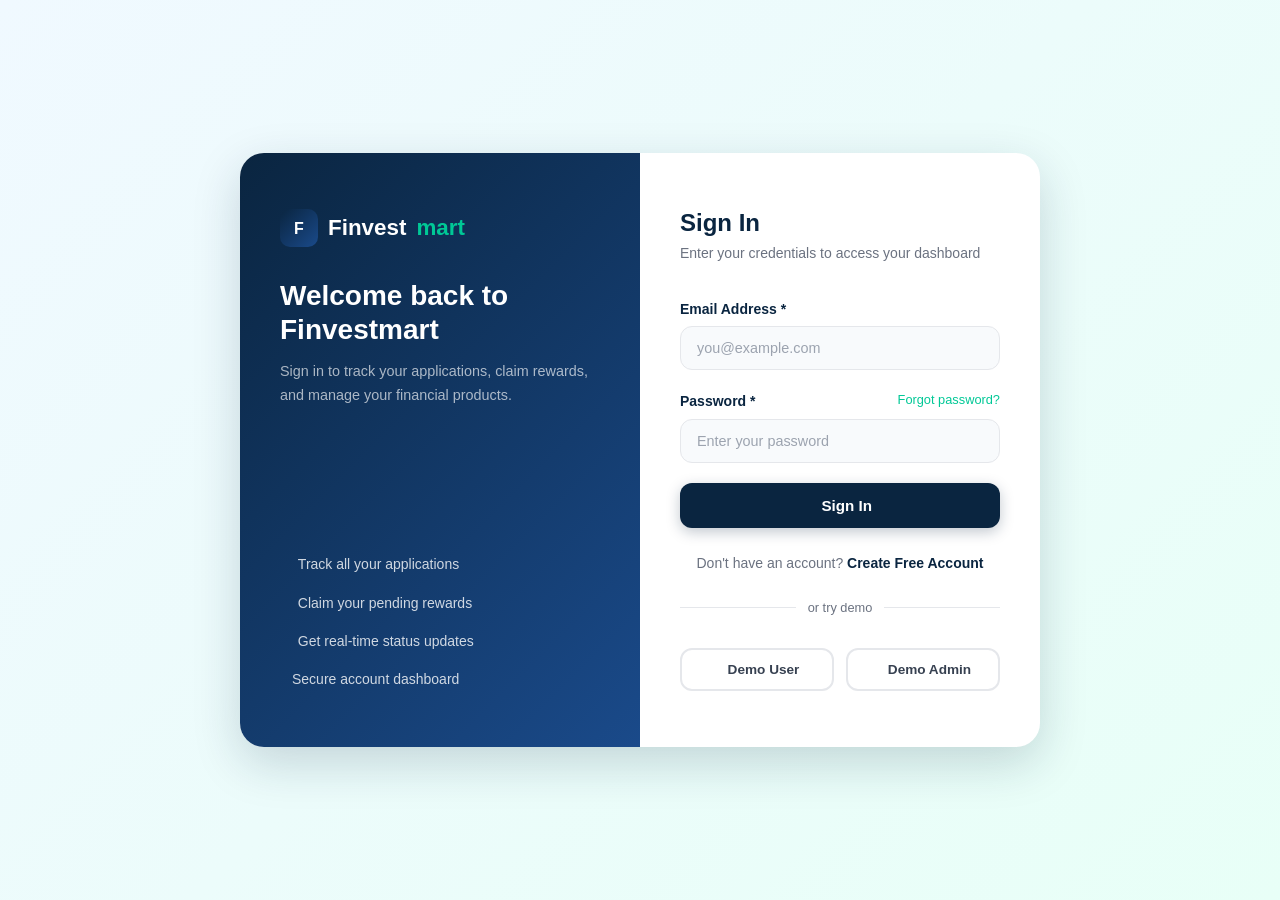
==== commit 742479c4: "Convert auth from Firebase to pure PHP + MySQL sessions - login.html: remove all Firebase imports/SD" ====
--- a/dashboard.html
+++ b/dashboard.html
@@ -441,8 +441,8 @@
 
   <script src="assets/js/main.js"></script>
 
-  <!-- Firebase Auth Guard + Demo Mode + Firestore Data Loading -->
-  <script type="module">
+  <!-- Auth Guard + Demo Mode + PHP Session Data -->
+  <script>
     const demoMode = sessionStorage.getItem('finvestDemoMode');
 
     function getGreeting() {
@@ -470,7 +470,10 @@
       if (vals[2]) { vals[2].dataset.target = pending; vals[2].textContent = '₹' + fmt(pending); }
       if (vals[3]) { vals[3].dataset.target = paid;    vals[3].textContent = '₹' + fmt(paid); }
       if (!total && !apps && !pending && !paid) {
-        document.querySelectorAll('.stat-card-change').forEach(el => { el.className = 'stat-card-change'; el.innerHTML = '<i class="fas fa-info-circle"></i> No activity yet'; });
+        document.querySelectorAll('.stat-card-change').forEach(el => {
+          el.className = 'stat-card-change';
+          el.innerHTML = '<i class="fas fa-info-circle"></i> No activity yet';
+        });
       }
     }
 
@@ -490,74 +493,48 @@
       if (badge) badge.textContent = '0';
     }
 
-    function wireLogout(auth, signOutFn) {
+    // For demo mode, intercept logout link so it clears sessionStorage
+    if (demoMode) {
       document.querySelectorAll('a[href="api/auth/logout.php"]').forEach(link => {
-        link.setAttribute('href', '#');
-        link.addEventListener('click', async e => {
+        link.addEventListener('click', function(e) {
           e.preventDefault();
           sessionStorage.removeItem('finvestDemoMode');
-          if (auth && signOutFn) await signOutFn(auth).catch(() => {});
           window.location.href = 'login.html';
         });
       });
     }
 
-    // ── Demo User: show empty/new-user dashboard ──
+    // ── Demo User: empty/new-user dashboard ──
     if (demoMode === 'user') {
       document.body.style.visibility = 'visible';
       applyUserInfo('Demo User', 'demo@finvestmart.com');
       applyStats(0, 0, 0, 0);
       showNoData();
-      wireLogout(null, null);
-
-    // ── Demo Admin: show dashboard with sample data ──
+
+    // ── Demo Admin: sample data dashboard ──
     } else if (demoMode === 'admin') {
       document.body.style.visibility = 'visible';
       applyUserInfo('Demo Admin', 'admin@finvestmart.com');
-      wireLogout(null, null);
-
-    // ── Real Firebase user ──
+
+    // ── Real user: check PHP session ──
     } else {
-      const authTimeout = setTimeout(() => { window.location.href = 'login.html'; }, 8000);
-      try {
-        const { auth, db } = await import('./assets/js/firebase-config.js');
-        const { onAuthStateChanged, signOut } = await import('https://www.gstatic.com/firebasejs/10.12.0/firebase-auth.js');
-        const { doc, getDoc } = await import('https://www.gstatic.com/firebasejs/10.12.0/firebase-firestore.js');
-
-        onAuthStateChanged(auth, async user => {
-          clearTimeout(authTimeout);
-          if (!user) { window.location.href = 'login.html'; return; }
-
+      fetch('api/auth/check-session.php')
+        .then(r => r.json())
+        .then(data => {
+          if (!data.loggedIn) { window.location.href = 'login.html'; return; }
           document.body.style.visibility = 'visible';
-          const displayName = user.displayName || user.email.split('@')[0];
-          applyUserInfo(displayName, user.email);
-          wireLogout(auth, signOut);
-
-          // Load Firestore user data
-          try {
-            const snap = await getDoc(doc(db, 'users', user.uid));
-            if (snap.exists()) {
-              const d = snap.data();
-              const fullName = ((d.firstName || '') + ' ' + (d.lastName || '')).trim() || displayName;
-              applyUserInfo(fullName, user.email);
-              const total   = d.totalRewards   || 0;
-              const apps    = d.applications   || 0;
-              const pending = d.pendingRewards  || 0;
-              const paid    = d.paidOut         || 0;
-              applyStats(total, apps, pending, paid);
-              if (!total && !apps && !pending && !paid) showNoData();
-            } else {
-              applyStats(0, 0, 0, 0);
-              showNoData();
-            }
-          } catch (_) {
-            applyStats(0, 0, 0, 0);
+          applyUserInfo(data.name, data.email);
+          applyStats(
+            data.totalRewards   || 0,
+            data.applications   || 0,
+            data.pendingRewards || 0,
+            data.paidOut        || 0
+          );
+          if (!data.totalRewards && !data.applications && !data.pendingRewards && !data.paidOut) {
+            showNoData();
           }
-        });
-      } catch (e) {
-        clearTimeout(authTimeout);
-        window.location.href = 'login.html';
-      }
+        })
+        .catch(() => { window.location.href = 'login.html'; });
     }
   </script>
 
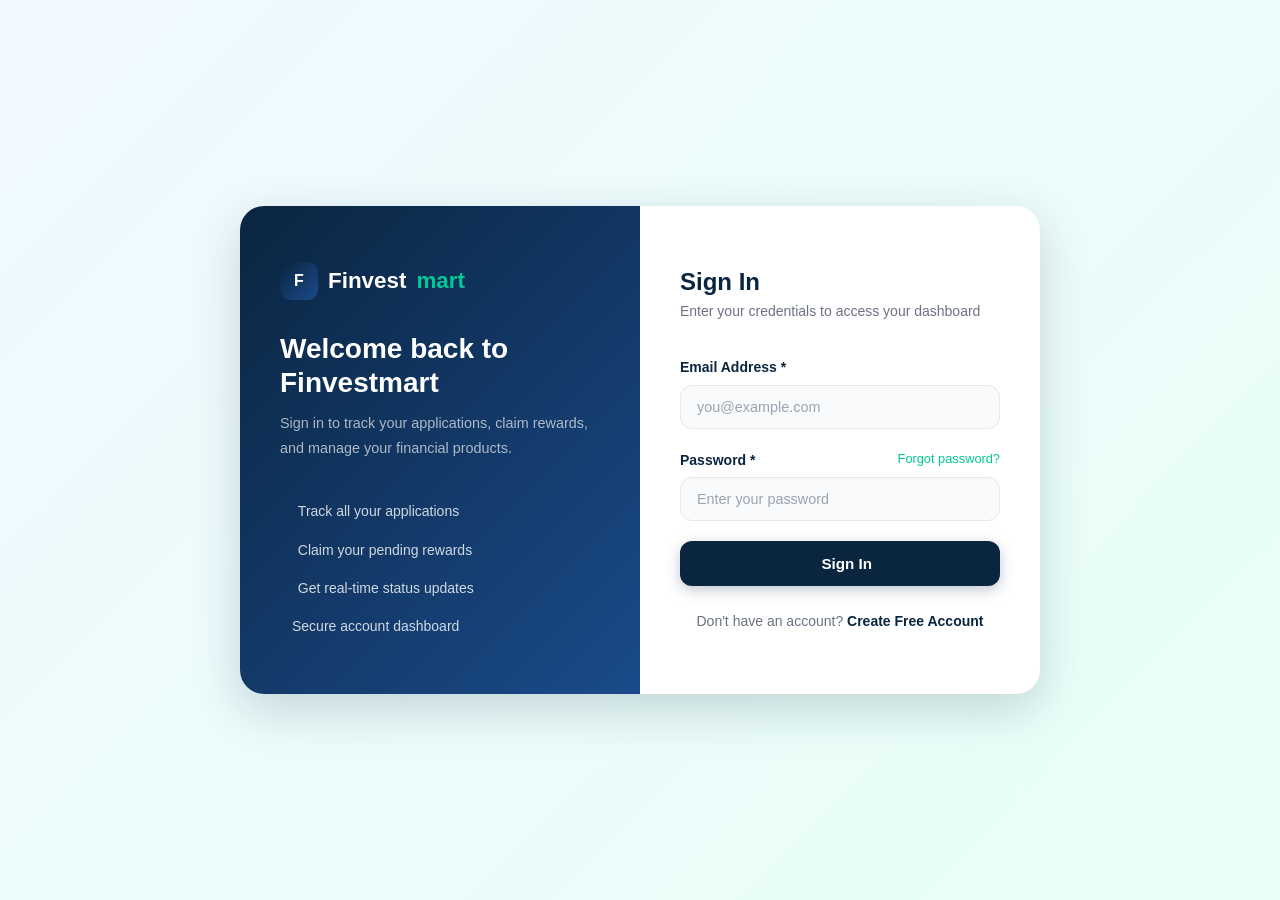
==== commit 78b19bfc: "Remove demo buttons from login; fix dashboard to show real user session https://claude.ai/code/sessi" ====
--- a/dashboard.html
+++ b/dashboard.html
@@ -441,10 +441,8 @@
 
   <script src="assets/js/main.js"></script>
 
-  <!-- Auth Guard + Demo Mode + PHP Session Data -->
+  <!-- Auth Guard + PHP Session Data -->
   <script>
-    const demoMode = sessionStorage.getItem('finvestDemoMode');
-
     function getGreeting() {
       const h = new Date().getHours();
       return h < 12 ? 'Good morning' : h < 17 ? 'Good afternoon' : 'Good evening';
@@ -465,16 +463,14 @@
     function applyStats(total, apps, pending, paid) {
       const vals = document.querySelectorAll('.stat-card-value');
       const fmt = n => Number(n).toLocaleString('en-IN');
-      if (vals[0]) { vals[0].dataset.target = total;   vals[0].textContent = '₹' + fmt(total); }
-      if (vals[1]) { vals[1].dataset.target = apps;    vals[1].textContent = apps; }
-      if (vals[2]) { vals[2].dataset.target = pending; vals[2].textContent = '₹' + fmt(pending); }
-      if (vals[3]) { vals[3].dataset.target = paid;    vals[3].textContent = '₹' + fmt(paid); }
-      if (!total && !apps && !pending && !paid) {
-        document.querySelectorAll('.stat-card-change').forEach(el => {
-          el.className = 'stat-card-change';
-          el.innerHTML = '<i class="fas fa-info-circle"></i> No activity yet';
-        });
-      }
+      if (vals[0]) { vals[0].dataset.target = total;   vals[0].textContent = total > 0 ? '₹' + fmt(total) : '₹0'; }
+      if (vals[1]) { vals[1].dataset.target = apps;    vals[1].textContent = apps || '0'; }
+      if (vals[2]) { vals[2].dataset.target = pending; vals[2].textContent = pending > 0 ? '₹' + fmt(pending) : '₹0'; }
+      if (vals[3]) { vals[3].dataset.target = paid;    vals[3].textContent = paid > 0 ? '₹' + fmt(paid) : '₹0'; }
+      document.querySelectorAll('.stat-card-change').forEach(el => {
+        el.className = 'stat-card-change';
+        el.innerHTML = '<i class="fas fa-info-circle"></i> No activity yet';
+      });
     }
 
     function showNoData() {
@@ -493,49 +489,24 @@
       if (badge) badge.textContent = '0';
     }
 
-    // For demo mode, intercept logout link so it clears sessionStorage
-    if (demoMode) {
-      document.querySelectorAll('a[href="api/auth/logout.php"]').forEach(link => {
-        link.addEventListener('click', function(e) {
-          e.preventDefault();
-          sessionStorage.removeItem('finvestDemoMode');
-          window.location.href = 'login.html';
-        });
-      });
-    }
-
-    // ── Demo User: empty/new-user dashboard ──
-    if (demoMode === 'user') {
-      document.body.style.visibility = 'visible';
-      applyUserInfo('Demo User', 'demo@finvestmart.com');
-      applyStats(0, 0, 0, 0);
-      showNoData();
-
-    // ── Demo Admin: sample data dashboard ──
-    } else if (demoMode === 'admin') {
-      document.body.style.visibility = 'visible';
-      applyUserInfo('Demo Admin', 'admin@finvestmart.com');
-
-    // ── Real user: check PHP session ──
-    } else {
-      fetch('api/auth/check-session.php')
-        .then(r => r.json())
-        .then(data => {
-          if (!data.loggedIn) { window.location.href = 'login.html'; return; }
-          document.body.style.visibility = 'visible';
-          applyUserInfo(data.name, data.email);
-          applyStats(
-            data.totalRewards   || 0,
-            data.applications   || 0,
-            data.pendingRewards || 0,
-            data.paidOut        || 0
-          );
-          if (!data.totalRewards && !data.applications && !data.pendingRewards && !data.paidOut) {
-            showNoData();
-          }
-        })
-        .catch(() => { window.location.href = 'login.html'; });
-    }
+    // Always check real PHP session first
+    sessionStorage.removeItem('finvestDemoMode');
+    fetch('api/auth/check-session.php')
+      .then(r => r.json())
+      .then(data => {
+        if (!data.loggedIn) { window.location.href = 'login.html'; return; }
+        document.body.style.visibility = 'visible';
+        applyUserInfo(data.name, data.email);
+        applyStats(
+          data.totalRewards   || 0,
+          data.applications   || 0,
+          data.pendingRewards || 0,
+          data.paidOut        || 0
+        );
+        // Always clear dummy hardcoded content — show real data only
+        showNoData();
+      })
+      .catch(() => { window.location.href = 'login.html'; });
   </script>
 
   <script>
